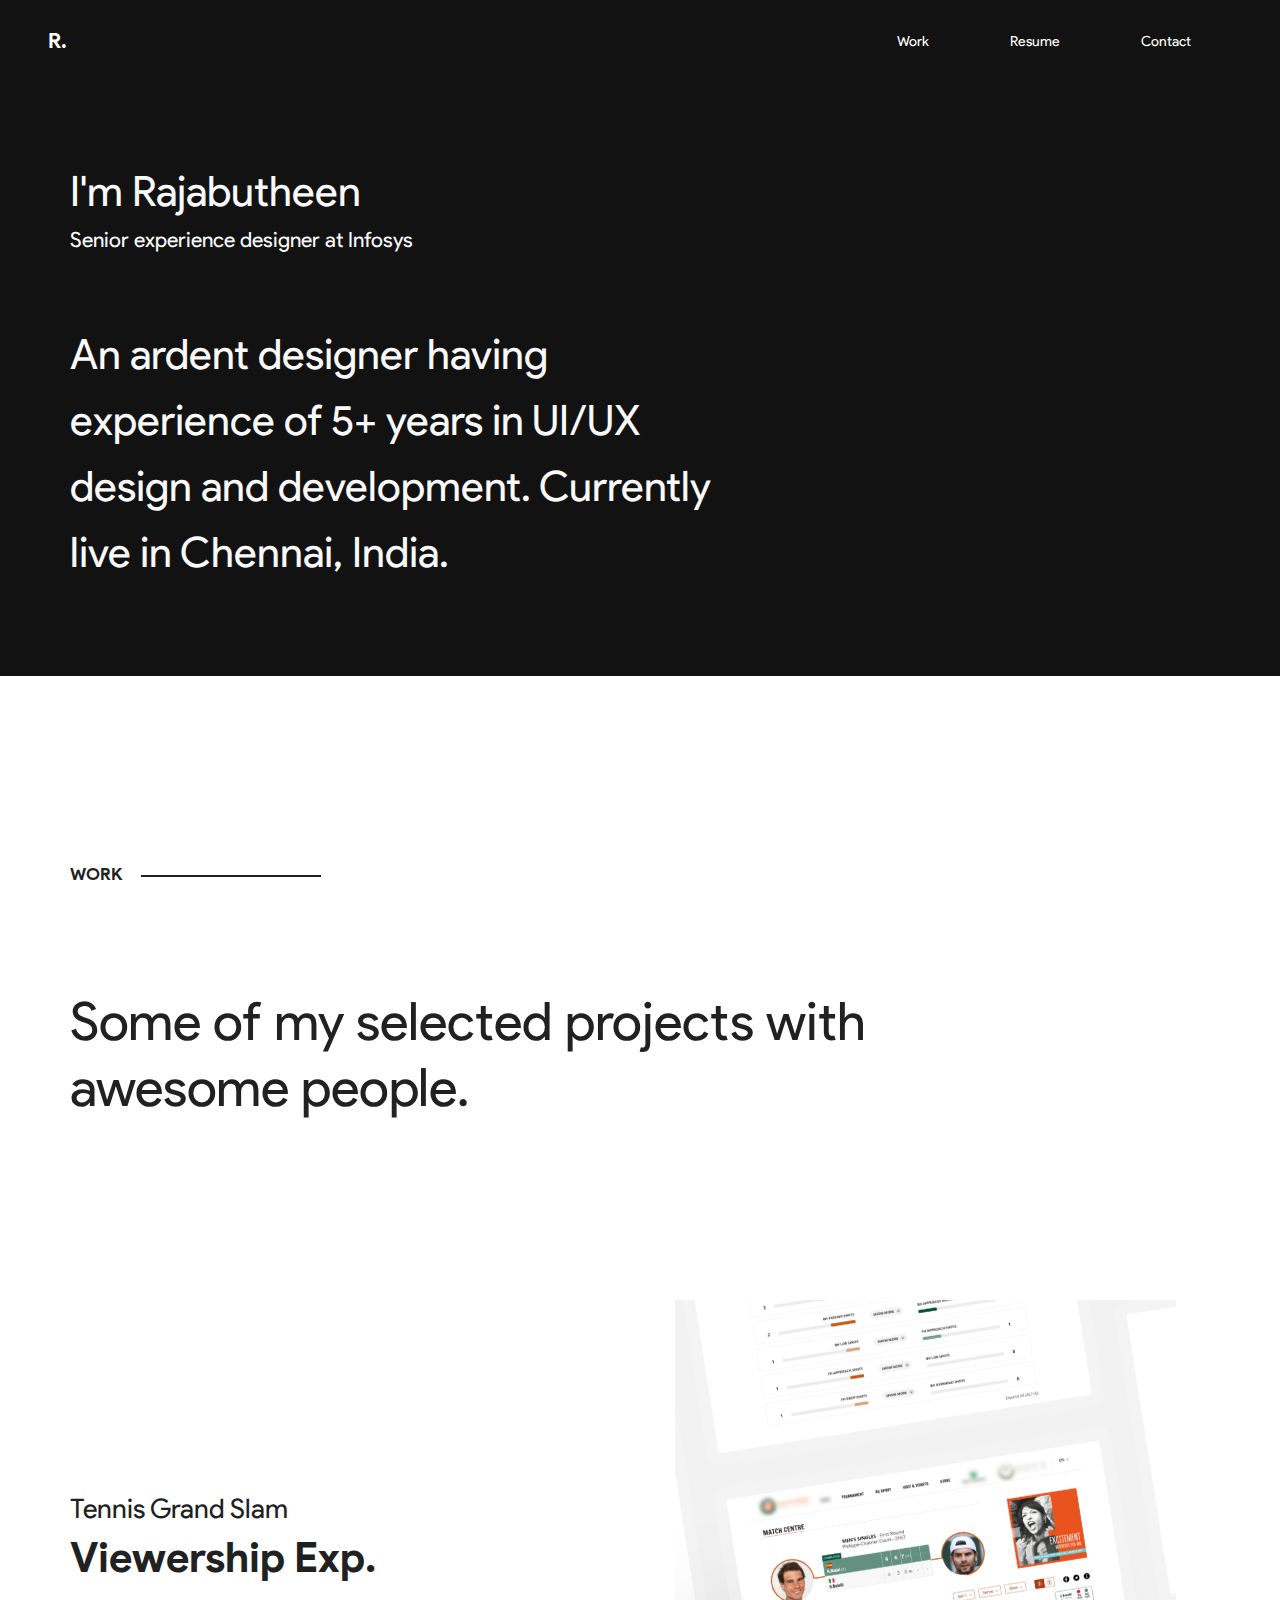
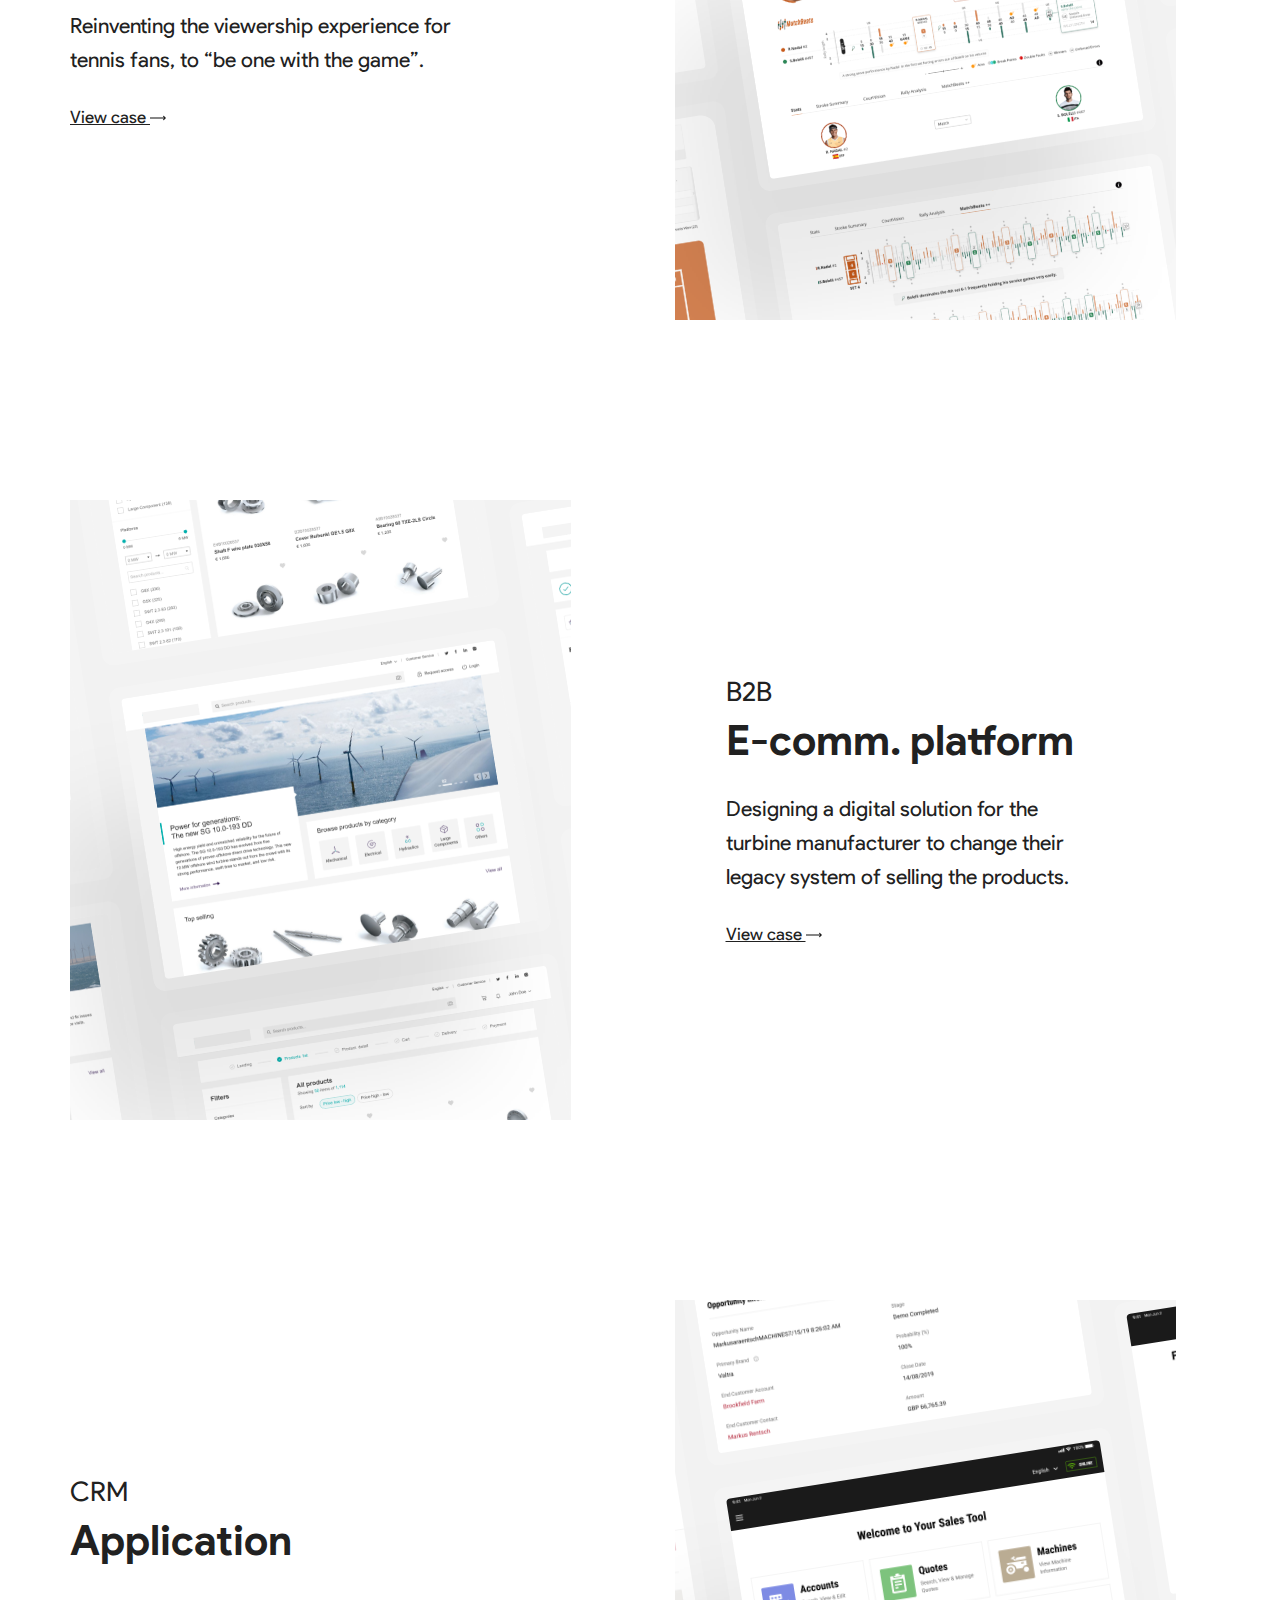
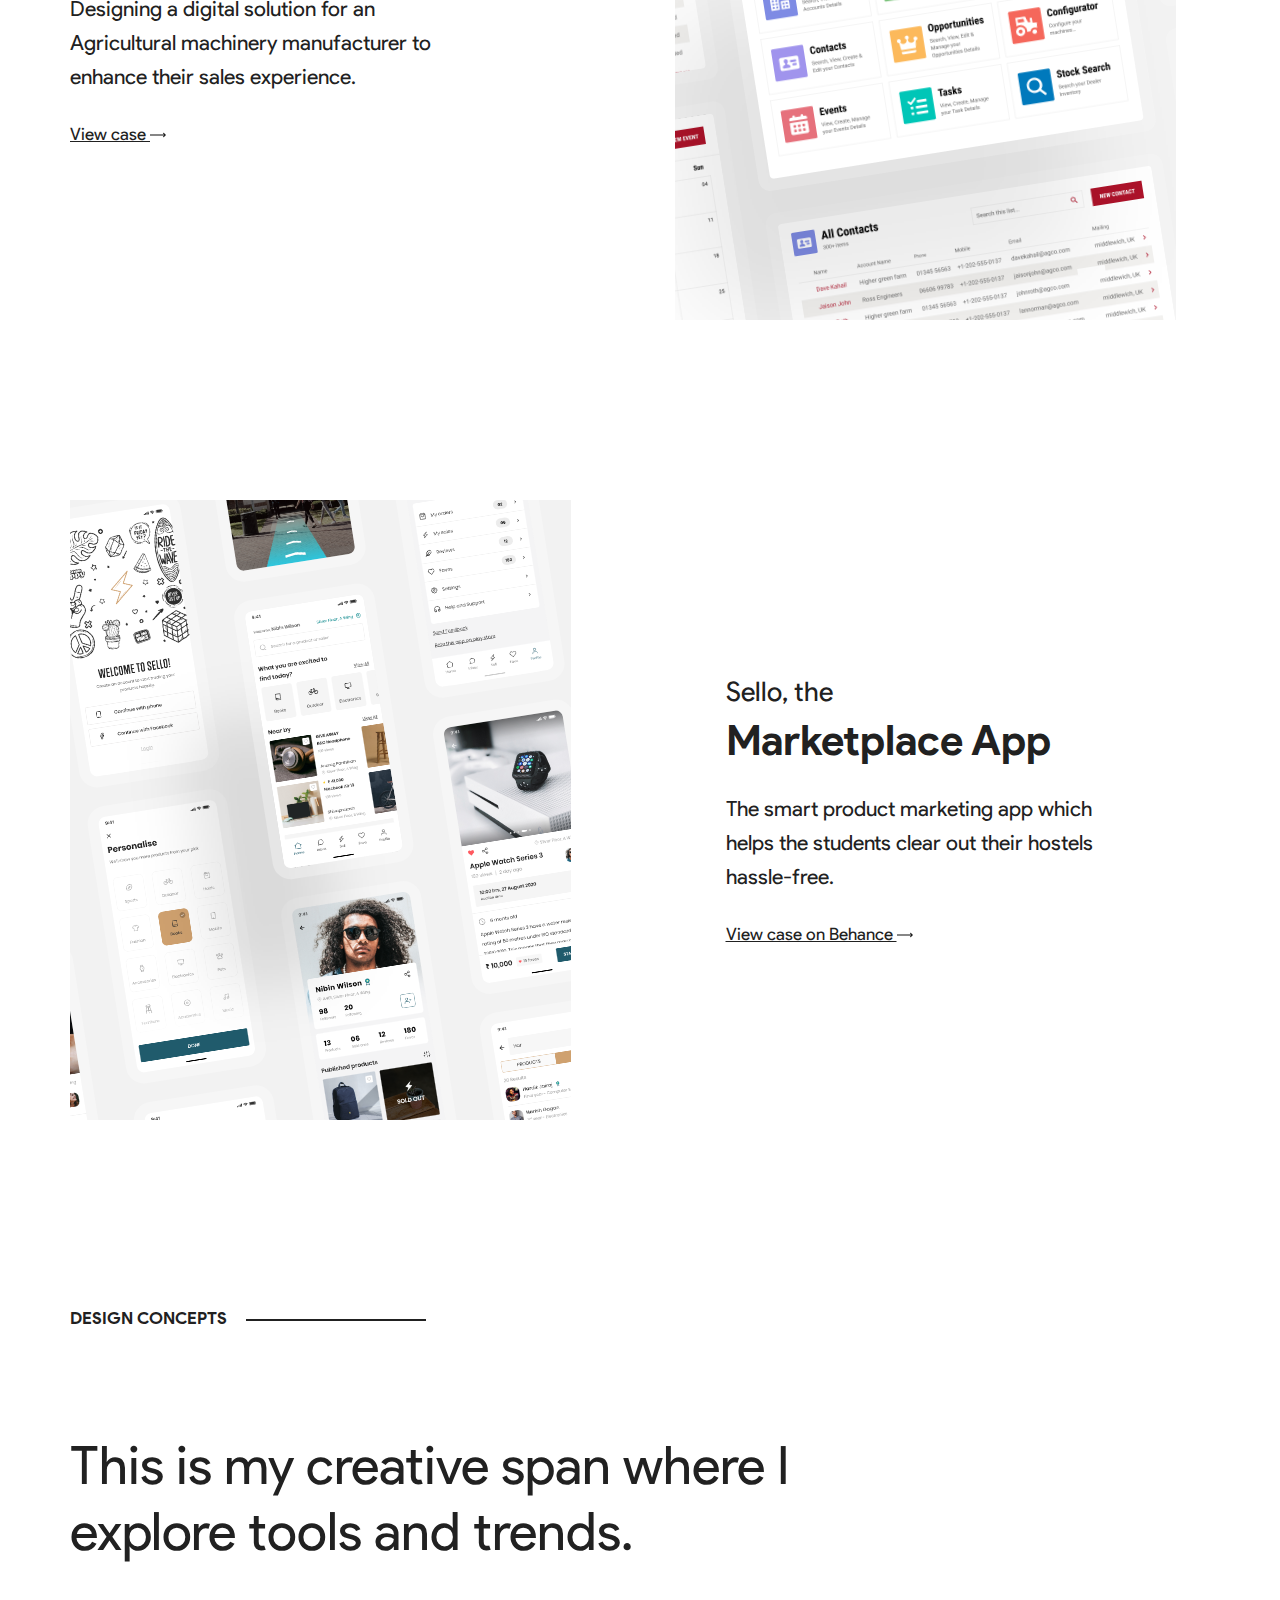
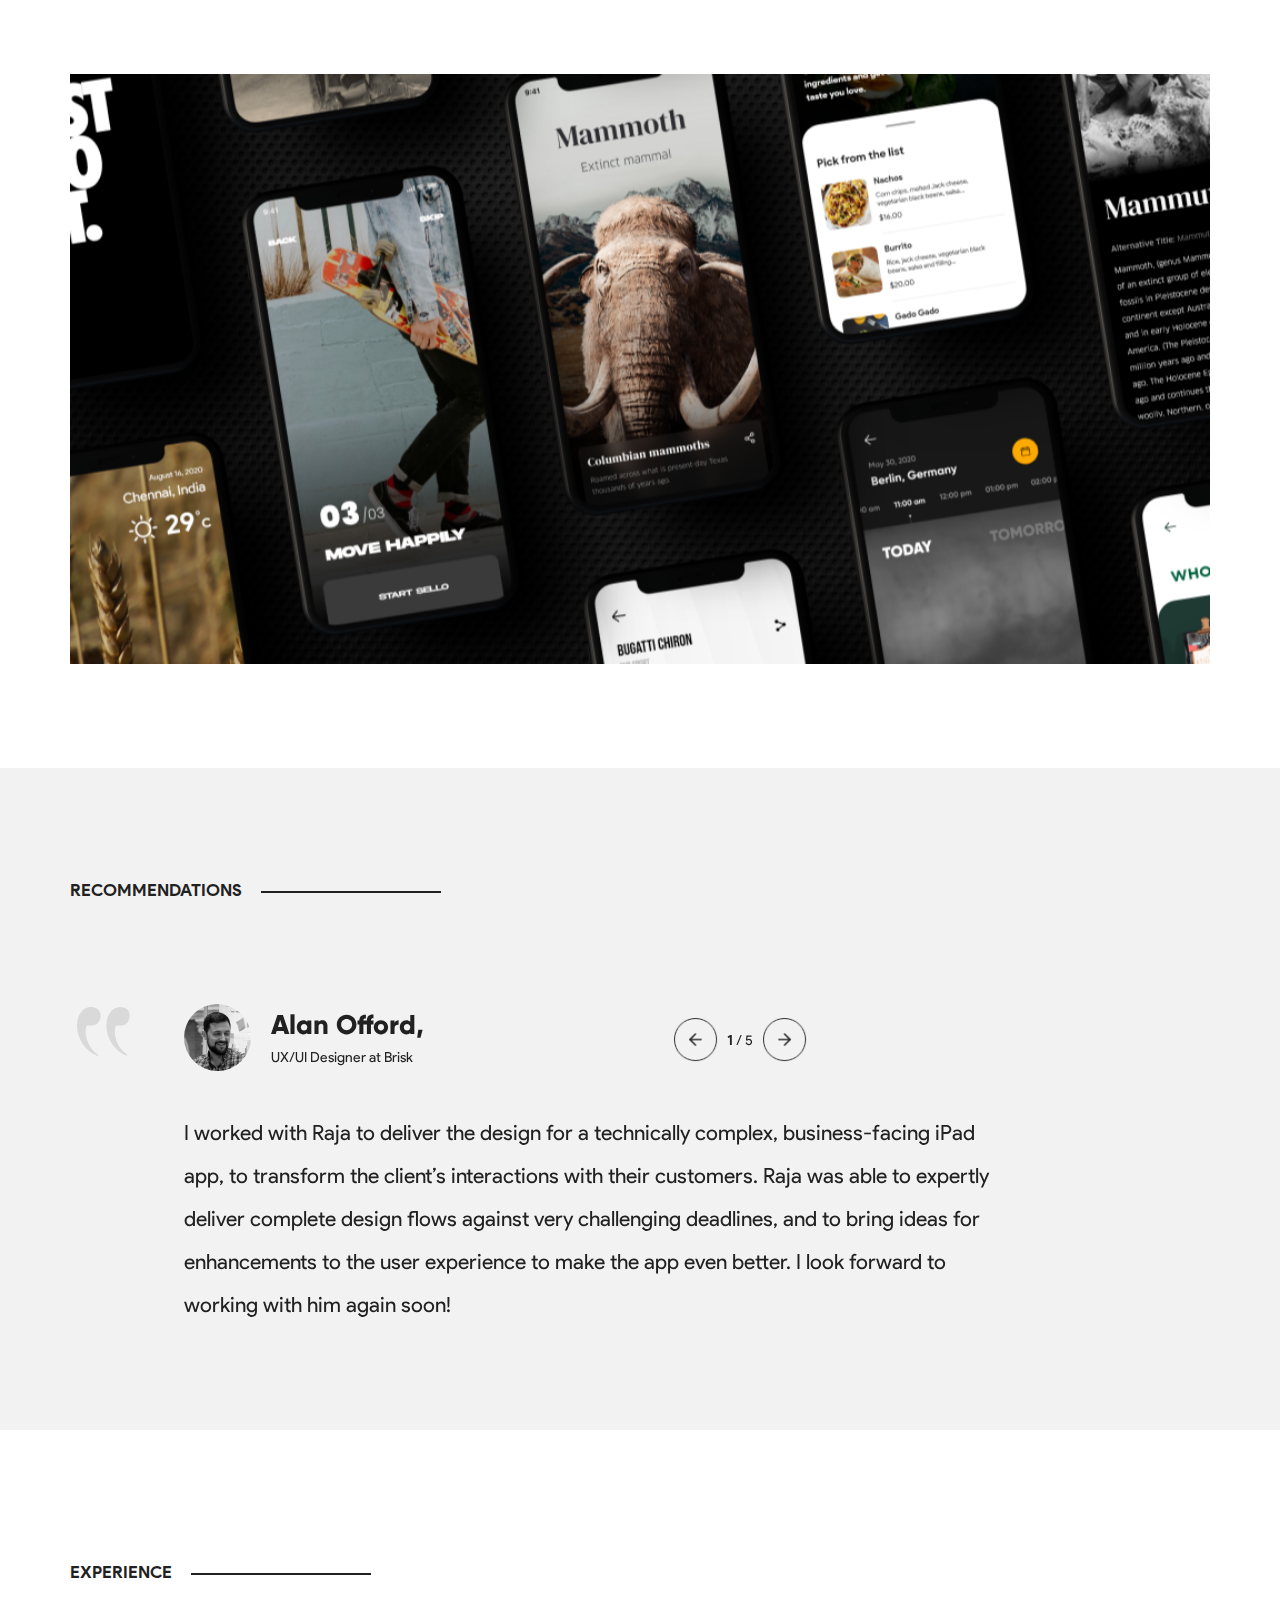
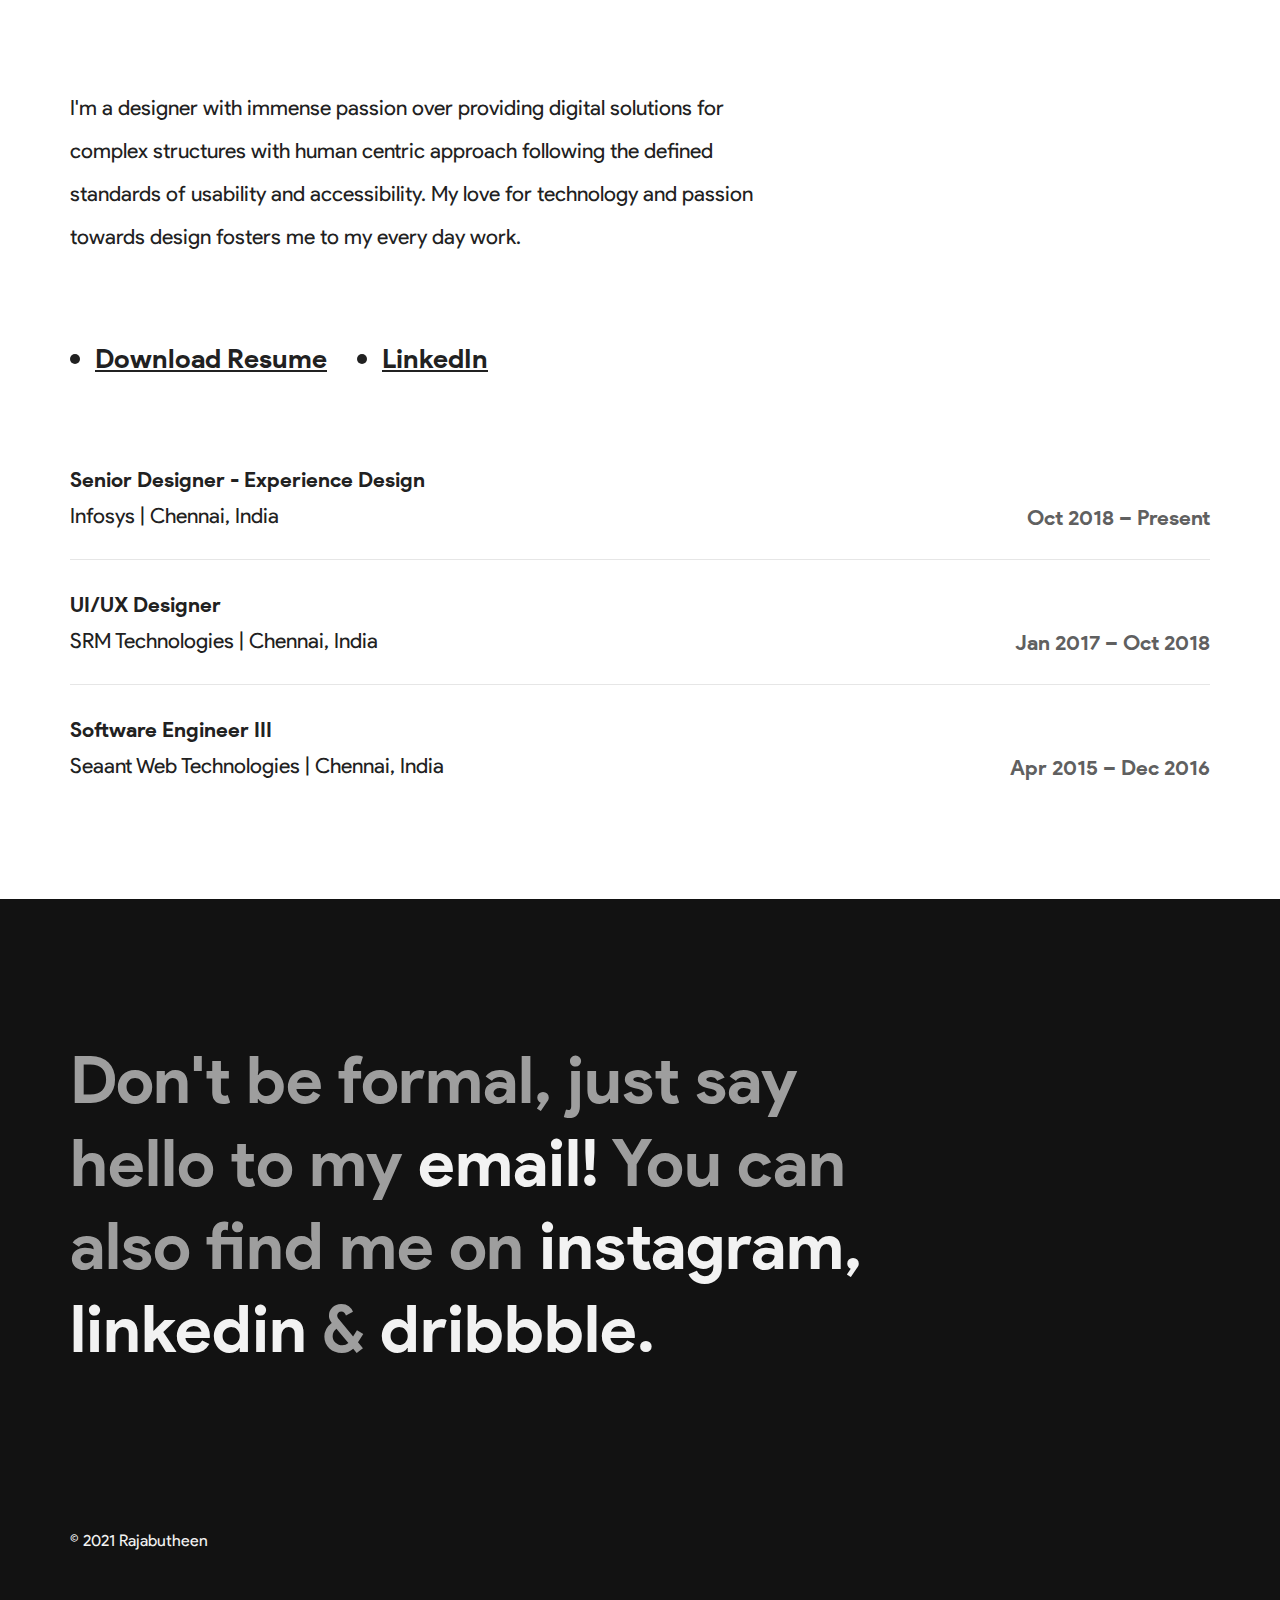
==== index.html @ be1c710e "Update index.html" ====
<!DOCTYPE html> 
<html lang="en">
    <head>
        <meta charset="utf-8">
        <meta http-equiv="X-UA-Compatible" content="IE=edge">
        <meta name="viewport" content="width=device-width, initial-scale=1">
        <title>Rajabutheen - Portfolio</title>
        <link rel="icon" href="images/favicon.ico" type="image/ico" sizes="16x16">
        <link href="css/bootstrap.css" rel="stylesheet">
        <link rel="stylesheet" href="css/swiper-bundle.min.css">
        <link rel="stylesheet" href="css/aos.css" />
        <link href="css/style.css" rel="stylesheet">
        <!-- <link rel="stylesheet" href="font-awesome-4.5.0/css/font-awesome.min.css"> -->
        <!--[if lt IE 9]>
        <script src="https://oss.maxcdn.com/html5shiv/3.7.2/html5shiv.min.js"></script>
        <script src="https://oss.maxcdn.com/respond/1.4.2/respond.min.js"></script>
        <![endif]-->
    </head>
    <body>
        <article>
			<div class="overlay"></div>
            <header class="menu_section menu_dark padd_lft_rgt">
                <div class="container-fluid">
                    <div class="row">
                        <div class="col-md-6 col-sm-6 col-xs-6">
                            <div class="logo_sec">
                                <h1><a href="#" alt="">R.</a></h1>
                            </div>
                        </div>
                        <div class="col-md-6 col-sm-6 col-xs-6">
                            <div class="menu_wrap">
                                <ul>
                                    <li>
                                        <a href="#worksection" alt="">Work</a>
                                    </li>
                                    <li>
                                        <!-- <a href="" alt="">Playground</a>  -->
										<a href="asset/Rajab_Resume.pdf" target="_blank">Resume</a>
                                    </li>
                                    <li>
                                        <a href="#footer" alt="">Contact</a>
                                    </li>
									
                                </ul>
                            </div>
                            <div class="resp_menu">
								<div class="menu_open_img">
									<a href="javascript:;" title="">
										<img src="images/hamburger.png" alt="" title="">
									</a>	
								</div>
                            </div>
                        </div>
                    </div>
                </div>
            </header>
            <section class="into_section padd_lft_rgt">
                <div class="container">
                    <div class="row">
                        <div class="col-md-12">
                            <div class="intro_innerwrap">
                                <div class="name_wrap" >
                                    <h1>I'm Rajabutheen</h1>
                                    <h3>Senior experience designer at Infosys</h3>
                                </div>
                                <div class="desc_wrap">
                                    <h2>An ardent designer having<br class="nonecls"/> experience of 5+ years in UI/UX<br class="nonecls"/> design and development. Currently<br class="nonecls"/> live in Chennai, India.</h2>
                                </div>
                            </div>
                        </div>
                    </div>
                </div>
            </section>
            <section class="projects_section padd_lft_rgt" id="worksection">
                <div class="container">
                    <div class="row">
                        <div class="col-md-12">
                            <div class="projects_wrap">
                                <div class="head_wrap">
                                    <p>WORK <span class="head_wrap_line"></span></p>
                                </div>
                                <div class="projects_sampline">
                                    <h1>Some of my selected projects with<br class="nonecls"/> awesome people.</h1>
                                </div>
                                <div class="project_list">
                                    <div class="project_item odd_proj_item">
                                        <div class="project_item_desc">
                                            <div class="project_item_desc_odd">
                                                <!-- <p class="project_number">01</p> -->
                                                <h1 class="project_type">
                                                    <a href="tennis_viewership_experience.html" class="" >Tennis Grand Slam </a>
                                                </h1>
                                                <h2 class="project_platform">Viewership Exp.</h2>
                                                <p class="project_about">Reinventing the viewership experience for<br class="nonecls"/> tennis fans, to “be one with the game”.</p>
                                                <div class="read_cta_sec">
                                                    <a href="tennis_viewership_experience.html" class="readmore_cta" >View case <img src="images/right-arrow.png" alt=""/></a> 
                                                </div>
                                            </div>
                                        </div>
                                        <div class="project_img_sec">
                                            <a href="tennis_viewership_experience.html" class="" >
                                            <img src="images/Tennis-Grand.png" alt=""/>
                                            </a>
                                        </div>
                                    </div>
                                    <div class="project_item even_proj_item">
                                        <div class="project_img_sec project_even">
                                            <a href="b2b_ecommerce.html" class="" >
                                            <img src="images/e-comm-platform.png" alt=""/>
                                            </a>
                                        </div>
                                        <div class="project_item_desc">
                                            <div class="project_item_desc_even">
                                                <!-- <p class="project_number">01</p> -->
                                                <h1 class="project_type">
                                                    <a href="b2b_ecommerce.html" class="" >B2B</a>
                                                </h1>
                                                <h2 class="project_platform">E-comm. platform</h2>
                                                <p class="project_about">Designing a digital solution for the<br class="nonecls"/> turbine manufacturer to change their<br class="nonecls"/> legacy system of selling the products.</p>
                                                <div class="read_cta_sec">
                                                    <a href="b2b_ecommerce.html" class="readmore_cta" >View case <img src="images/right-arrow.png" alt=""/></a> 
                                                </div>
                                            </div>
                                        </div>
                                    </div>
                                    <div class="project_item odd_proj_item" >
                                        <div class="project_item_desc">
                                            <div class="project_item_desc_odd">
                                                <!-- <p class="project_number">01</p> -->
                                                <h1 class="project_type">
                                                    <a href="crm_application.html" class="" >CRM</a>
                                                </h1>
                                                <h2 class="project_platform">Application</h2>
                                                <p class="project_about">Designing a digital solution for an<br class="nonecls"/> Agricultural machinery manufacturer to<br class="nonecls"/> enhance their sales experience.</p>
                                                <div class="read_cta_sec">
                                                    <a href="crm_application.html" class="readmore_cta" >View case <img src="images/right-arrow.png" alt=""/></a> 
                                                </div>
                                            </div>
                                        </div>
                                        <div class="project_img_sec">
                                            <a href="crm_application.html" class="" >
                                                 <img src="images/crm-app.png" alt=""/>
                                            </a>	
                                        </div>
                                    </div>
                                    <div class="project_item even_proj_item" >
                                        <div class="project_img_sec project_even">
                                            <img src="images/sello-behance.png" alt=""/>
                                        </div>
                                        <div class="project_item_desc">
                                            <div class="project_item_desc_even">
                                                <!-- <p class="project_number">01</p> -->
                                                <h1 class="project_type">Sello, the</h1>
                                                <h2 class="project_platform">Marketplace App</h2>
                                                <p class="project_about">The smart product marketing app which<br class="nonecls"/> helps the students clear out their hostels<br class="nonecls"/> hassle-free.</p>
                                                <div class="read_cta_sec">
                                                    <a href="https://www.behance.net/gallery/107825809/Sello-UX-Case-study" class="readmore_cta" target="_blank">View case on Behance <img src="images/right-arrow.png" alt=""/></a> 
                                                </div>
                                            </div>
                                        </div>
                                    </div>
                                </div>
                            </div>
                        </div>
                    </div>
                </div>
            </section>
            <section class="design_concept padd_lft_rgt">
                <div class="container">
                    <div class="row">
                        <div class="col-md-12">
                            <div class="head_wrap" >
                                <p>DESIGN CONCEPTS <span class="head_wrap_line"></span></p>
                            </div>
                            <div class="projects_sampline">
                                <h1>This is my creative span where I<br class="nonecls"/> explore tools and trends.</h1>
                            </div>
                            <div class="design_wrkarea">
                                <div class="row">
                                    <div class="col-md-12 col-sm-12 col-xs-12">
                                        <div class="design_work_left" >
                                            <a href="https://www.instagram.com/ui_garage/" target="_blank">
												<img src="images/experiment.png" alt="" />
                                            </a>
                                        </div>
                                    </div>
                                </div>
                            </div>
                        </div>
                    </div>
                </div>
            </section>
            <section class="recomments_section padd_lft_rgt">
                <div class="container">
                    <div class="row">
                        <div class="col-md-12">
                            <div class="head_wrap" >
                                <p>RECOMMENDATIONS <span class="head_wrap_line"></span></p>
                            </div>
                            <div class="swipe_wrap_sec">
								
                                <!-- Swiper -->
                                <div class="swiper-container">
									<div class="recom_top_navs">
										<!-- Add Pagination -->
										<div class="swiper-pagination"></div>
										<!-- Add Arrows -->
										<div class="swiper-button-next"></div>
										<div class="swiper-button-prev"></div>
									</div>
                                    <div class="swiper-wrapper">
                                        <div class="swiper-slide" >
                                            <div class="recom_name_wrap">
                                                <div class="recom_top_sec">
                                                    <div class="recom_name_img">	
                                                        <img src="images/Alan.png" alt=""/>
                                                    </div>
                                                    <div class="recom_name_detail">
                                                        <h1>Alan Offord,</h1>
                                                        <p>UX/UI Designer at Brisk</p>
                                                    </div>
                                                </div>
                                                
                                            </div>
                                            <div class="recom_wrk_desc">
                                                <p>I worked with Raja to deliver the design for a technically complex, business-facing iPad app, to transform the client’s interactions with their customers. Raja was able to expertly deliver complete design flows against very challenging deadlines, and to bring ideas for enhancements to the user experience to make the app even better. I look forward to working with him again soon!</p>
                                            </div>
                                        </div>
                                        <div class="swiper-slide" >
                                            <div class="recom_name_wrap">
                                                <div class="recom_top_sec">
                                                    <div class="recom_name_img">	
                                                        <img src="images/Sebastion.png" alt=""/>
                                                    </div>
                                                    <div class="recom_name_detail">
                                                        <h1>Sebastiaan Peters,</h1>
                                                        <p>Programme Director at AnalogFolk</p>
                                                    </div>
                                                </div>
                                                
                                            </div>
                                            <div class="recom_wrk_desc">
                                                <p>I really enjoyed working with Raja. His design skills and ability to take on tasks even when working with a remote team was a joy and made my life so much easier! Would love to work together again in the future.</p>
                                            </div>
                                        </div>
                                        <div class="swiper-slide">
                                            <div class="recom_name_wrap">
                                                <div class="recom_top_sec">
                                                    <div class="recom_name_img">	
                                                        <img src="images/Aravind.png" alt=""/>
                                                    </div>
                                                    <div class="recom_name_detail">
                                                        <h1>Aravind Mohan,</h1>
                                                        <p>Senior User Experience Architect at Infosys</p>
                                                    </div>
                                                </div>
                                                
                                            </div>
                                            <div class="recom_wrk_desc">
                                                <p>It’s wonderful working with Raja, he is an awesome designer who is very enthusiastic at work and has always been very keen to learn new things. His logical thinking process and the level of detail in his design are simply one of a kind. He leaves no stones unturned in understanding the requirements and creating just the right experience. I would recommend this energetic designer to any company looking for the best talent.</p>
                                            </div>
                                        </div>
                                        <div class="swiper-slide" >
                                            <div class="recom_name_wrap">
                                                <div class="recom_top_sec">
                                                    <div class="recom_name_img">	
                                                        <img src="images/Siva.png" alt=""/>
                                                    </div>
                                                    <div class="recom_name_detail">
                                                        <h1>Siva GK,</h1>
                                                        <p>UX Architect at Infosys</p>
                                                    </div>
                                                </div>
                                                
                                            </div>
                                            <div class="recom_wrk_desc">
                                                <p>Raja is one of the best among all the people I have ever worked with. As I remember, Raja was a very productive person, is a hard working, broad-minded and forward-thinking individual. Intelligent, ambitious, energetic and proactive perfectionist. The desire for proficiency and education makes Raja a valuable asset to the team. Working with Raja is a signature of success.</p>
                                            </div>
                                        </div>
                                        <div class="swiper-slide">
                                            <div class="recom_name_wrap">
                                                <div class="recom_top_sec">
                                                    <div class="recom_name_img">    
                                                        <img src="images/Danesh.png" alt=""/>
                                                    </div>
                                                    <div class="recom_name_detail">
                                                        <h1>Danesh K V,</h1>
                                                        <p>Experience Manager at verizon</p>
                                                    </div>
                                                </div>
                                                
                                            </div>
                                            <div class="recom_wrk_desc">
                                                <p>It's very tough to get a designer like Raja, having a deep understanding about design and technical stack. Raja is a very cool person, with the right attitude in taking up challenging work and very collaborative with a cross functional team. Good in understanding the business goal and design solutions. All the best Raja.</p>
                                            </div>
                                        </div>
                                    </div>
									
                                </div>
                            </div>
                        </div>
                    </div>
                </div>
            </section>
            <section class="experience_sec padd_lft_rgt">
                <div class="container">
                    <div class="row">
                        <div class="col-md-12">
                            <div class="head_wrap" >
                                <p>EXPERIENCE <span class="head_wrap_line"></span></p>
                            </div>
                            <div class="exp_desc">
                                <p>I'm a designer with immense passion over providing digital solutions for complex structures with human centric approach following the defined standards of usability and accessibility. My love for technology and passion towards design fosters me to my every day work.</p>
                            </div>
                            <div class="exp_resume" >
                                <ul class="resume_lkndin" >
                                    <li>
                                        <a href="asset/Rajab_Resume.pdf" target="_blank">Download Resume</a>
                                    </li>
                                    <li>
                                        <a href="https://www.linkedin.com/in/rajabutheen/" target="_blank">LinkedIn</a>
                                    </li>
                                </ul>
                            </div>
                            <div class="expcomp_profile">
                                <div class="design_name" >
                                    <h1>Senior Designer - Experience Design</h1>
                                </div>
                                <div class="comp_loc_exp" >
                                    <ul>
                                        <li>Infosys <span class="sepline">|</span> Chennai, India</li>
                                        <li class="dateofexp">Oct 2018 – Present</li>
                                    </ul>
                                </div>
                            </div>
                            <div class="expcomp_profile" >
                                <div class="design_name" >
                                    <h1>UI/UX Designer</h1>
                                </div>
                                <div class="comp_loc_exp" >
                                    <ul>
                                        <li>SRM Technologies <span class="sepline">|</span> Chennai, India</li>
                                        <li class="dateofexp">Jan 2017 – Oct 2018</li>
                                    </ul>
                                </div>
                            </div>
                            <div class="expcomp_profile last_line" >
                                <div class="design_name" >
                                    <h1>Software Engineer III</h1>
                                </div>
                                <div class="comp_loc_exp" >
                                    <ul>
                                        <li>Seaant Web Technologies <span class="sepline">|</span> Chennai, India</li>
                                        <li class="dateofexp">Apr 2015 – Dec 2016</li>
                                    </ul>
                                </div>
                            </div>
                        </div>
                    </div>
                </div>
            </section>
            <footer class="spacincls padd_lft_rgt" id="footer">
                <div class="container">
                    <div class="row">
                        <div class="col-md-12">
                            <div class="foot_innerwrap">
                                <h1>Don't be formal, just say<br class="nonecls"/> 
                                    hello to my <a href="mailto:rajabutheen.hs@gmail.com" target="_blank" class="socl_link">email!</a> You can<br class="nonecls"/>
                                    also find me on <a href="https://www.instagram.com/ui_garage/" target="_blank" class="socl_link">instagram,</a><br class="nonecls"/>
                                    <a href="https://www.linkedin.com/in/rajabutheen/" target="_blank" class="socl_link">linkedin﻿</a> & <a href="https://dribbble.com/Rajabutheen" target="_blank" class="socl_link">dribbble.</a>
                                </h1>
                            </div>
                            <div class="copyryt">
                                <p>&copy; 2021 Rajabutheen</p>
                            </div>
                        </div>
                    </div>
                </div>
            </footer>
			<!-- menu section start-->
			<section class="menu_open_wrap">
				<div class="menu_open_img">
					<a href="javascript:;" title="">
						<img src="images/hamburger.png" alt="" title=""/>
					</a>	
				</div>
			</section>
			<section class="menu_wrapper">
				<div class="menu_close_wrap">
					<div class="close_img">
						<a href="javascript:;" title="">
							<img src="images/close.svg" alt="" title=""/>
						</a>	
					</div>
				</div>
				<div class="menu_inner">
					<div class="head_wrap">
						<p>MENU <span class="head_wrap_line"></span></p>
					</div>
					<div class="menu_inner_items">
						<div class="menu_item">
							<h1>
								<span class="menu_item_num">01</span> <a href="#worksection" class="menulink closemenu">Work <span class="menu_arrow"><img src="images/arrow.png" alt="" title=""/></span></a>
							</h1>
							<h1>
								<span class="menu_item_num">02</span> 
								<!-- <a href="" class="menulink">Playground <span class="menu_arrow"><img src="images/arrow.png" alt="" title=""/></span></a> -->
								<a href="asset/Rajab_Resume.pdf" class="menulink" target="_blank">Resume <span class="menu_arrow"><img src="images/arrow.png" alt="" title=""/></span></a>
							</h1>
							<h1>
								<span class="menu_item_num">03</span> <a href="#footer" class="menulink closemenu">Contact <span class="menu_arrow"><img src="images/arrow.png" alt="" title=""/></span></a>
							</h1>
							
						</div>
						<div class="social_item">
							<ul>
								<li>
									<a href="https://www.linkedin.com/in/rajabutheen/" class="socl_link" target="_blank">LinkedIn</a> 
								</li>
								<li>
									<a href="https://www.instagram.com/ui_garage/" class="socl_link" target="_blank">Instagram</a> 
								</li>
								<li>
									<a href="https://www.behance.net/rajabutheen" class="socl_link" target="_blank">Behance</a> 
								</li>
								<li>
									<a href="https://dribbble.com/Rajabutheen" class="socl_link" target="_blank">Dribbble</a> 
								</li>
								
							</ul>
						</div>
						<div class="social_item_resp">
							<ul>
								<li>
									<a href="https://www.linkedin.com/in/rajabutheen/" class="socl_link" target="_blank">
										<img src="images/linkedin.png"alt="LinkedIn" title="" />
									</a> 
								</li>
								<li>
									<a href="https://www.instagram.com/ui_garage/" class="socl_link" target="_blank">
										<img src="images/insta.png"alt="Instagram" title="" />
									</a> 
								</li>
								<li>
									<a href="https://www.behance.net/rajabutheen" class="socl_link" target="_blank">
										<img src="images/behance.png"alt="Behance" title="" />
									</a> 
								</li>
								<li>
									<a href="https://dribbble.com/Rajabutheen" class="socl_link" target="_blank">
										<img src="images/dribbble.png"alt="Dribbble" title="" />
									</a> 
								</li>
								
							</ul>
						</div>
					</div>
				</div>
				<div class="email_identy">
					<p>
						<span class="">email :</span>
						<a href="mailto:rajabutheen.hs@gmail.com">rajabutheen.hs@gmail.com</a>
					</p>
				</div>
			</section>
			<!-- menu section end-->
        </article>
        <script src="js/jquery.min.js"></script>
        <!-- Swiper JS -->
        <script src="js/swiper-bundle.min.js"></script>
        <script src="js/bootstrap.js"></script>
        <script src="js/aos.js"></script>
        <script src="js/common.js"></script>
        <!-- Initialize Swiper -->
        <script>
            var swiper = new Swiper('.swiper-container', {
            loop: true,
            spaceBetween: 30,
            pagination: {
            el: '.swiper-pagination',
            type: 'fraction',
            },
            navigation: {
            nextEl: '.swiper-button-next',
            prevEl: '.swiper-button-prev',
            },
            });
            //animation init.
            AOS.init({
                easing: 'ease-in-out-sine'
            });
        </script>
    </body>
</html>
---- css/style.css ----
*{
	padding:0;
	margin:0;
	box-sizing: border-box; 
}
@font-face {
  font-family:Productsans-Regular;
  src: url('fonts/Productsans-Regular.ttf');
}
@font-face {
  font-family:Productsans-Bold;
  src: url('fonts/Productsans-Bold.ttf');
}
@font-face {
  font-family:Gilroy-Bold;
  src: url('fonts/Gilroy-ExtraBold.otf');
}
body{
	font-family: Productsans-Regular, sans-serif;
	margin: 0; 
}
/*a{
	text-decoration:none;
	color:#000;
}*/
ul {
	list-style-type: none;
	margin: 0;
	padding: 0;
}
:focus {
	outline: 0;
}
.padd_lft_rgt {
    padding-left: 33px !important;
    padding-right: 33px !important;
}
/* menu starts */
.overlay {
    position: fixed;
    display: none;
    width: 100%;
    height: 100%;
    top: 0;
    left: 0;
    right: 0;
    bottom: 0;
    background-color: rgba(0,0,0,0.7);
    z-index: 10;
    cursor: pointer;
}
.menu_open_wrap {
    position: fixed;
    top: 70px;
    right: 80px;
	z-index: 9;
	display: none;
}
section.menu_wrapper {
	width: 50%;
	margin-left: auto;
    position: fixed;
    background: #fff;
    right: -100%;
    z-index: 99;
    top: 0;
    bottom: 0;
    padding: 90px 0px 0;
    overflow-x: hidden;
	transition: 0.7s;
}
.menu_inner {
    padding: 0 61px 50px 61px;
}
.menu_inner_items {
    display: flex;
	padding-top: 45px;
	align-items: flex-end;
}
.menu_item {
    width: 75%;
}
.menu_item h1 {
    font-size: 43px;
    line-height: 66px;
}
.menu_wrapper a {
    text-decoration: none;
    color: #212121;
    outline: 0;
}
.social_item {
    width: 25%;
    display: flex;
    align-items: flex-end;
    justify-content: center;
    text-align: right;
	padding-bottom: 20px;
}
.social_item ul li a {
    font-size: 21px;
    line-height: 42px;
}
.menu_wrapper .head_wrap p {
    color: #9E9E9E;
}
.menu_wrapper .head_wrap .head_wrap_line {
    border-top: 2px solid #9E9E9E;
}
.menu_item h1 .menu_item_num {
    color: #9E9E9E;
    font-size: 21px;
    line-height: 66px;
    padding-right: 37px;
    vertical-align: middle;
}
.menu_arrow {
    opacity:0;
}
a.menulink:hover .menu_arrow {
    opacity:1;
    transition-duration: 0.5s;
}
.email_identy {
    padding: 32px 50px 32px 104px;
    background: #F6F6F6;
    position: absolute;
    bottom: 0;
    width: 100%;
}
.email_identy p {
    font-size: 21px;
    line-height: 24px;
}
.email_identy p span{
	color:#9E9E9E;
}
.menu_close_wrap {
    position: absolute;
    top: 70px;
    right: 80px;
}
/* header starts*/
header {
    background: #121212;
    color: #fafafa;
    padding: 25px 35px;
}
header.menu_lite {
    background: #fff;
    color: #212121;
}
header a, header a:hover{
	color:#fff;
	text-decoration:none;
}
header.menu_lite a, header.menu_lite a:hover{
	color:#212121;
	text-decoration:none;
}
.resp_menu, .resp_menuwrap{
	display:none
}
.logo_sec h1 {
    margin: 0;
    font-size: 21px;
    line-height: 31px;
	font-family: Productsans-Bold;
}
.menu_wrap ul {
    display: flex;
    flex-direction: row;
    justify-content: flex-end;
}
.menu_wrap ul li {
    padding: 5px 20px;
	margin-right: 1px;
}
.menu_wrap ul li a {
    font-size: 14px;
    line-height: 24px;
    padding: 5px 20px;
	/*color: #fff;*/
    text-decoration: none;
}
.menu_wrap ul li a:focus {
	color:#fff;
}
.menu_dark h1 a:focus {
	color:#fff !important;
	text-decoration:none;
}
.menu_lite .menu_wrap ul li a {
	color: #212121;
	text-decoration: none;
}
/* intro sec start */
.into_section {
    background: #121212;
    color: #fafafa;
	padding: 72px 0 80px 0;
}
.name_wrap {
    margin-bottom: 30px;
	padding-bottom: 30px;
}
.name_wrap h1 {
    margin: 10px 0;
    font-size: 42px;
    line-height: 51px;
    font-family: Productsans-Regular;
}
.name_wrap h3 {
    margin: 10px 0;
    font-size: 21px;
    line-height: 25px;
}
.desc_wrap h2 {
    font-size: 42px;
    line-height: 66px;
}
/* projects section start */
.projects_section {
    background: #fff;
	padding: 90px 0;
}
.projects_wrap {
    padding: 90px 0px;
    background: #fff;
	color: #212121;
    border-radius: 0px;
	
}
.project_type a {
    text-decoration:none;
    outline:0;
    color:#212121;
}
.head_wrap p {
    font-size: 17px;
    line-height: 20px;
    color: #212121;
    font-family: Productsans-Bold;
    padding-top:8px;
}
.head_wrap_line {
    width: 180px;
    border-top: 2px solid #212121;
    display: inline-block;
    vertical-align: middle;
    margin-left: 15px;
}
.projects_sampline {
    padding-top: 74px;
}
.projects_sampline h1 {
    font-size: 53px;
    line-height: 66px;
    font-family: Productsans-Regular;
	color: #212121;
}
.project_item_desc_even {
    width: 70%;
    margin: 0 auto;
}
.project_number {
    font-size: 17px;
    line-height: 27px;
    font-family: Productsans-Bold;
}
.project_type {
    font-size: 27px;
    line-height: 34px;
    margin: 0;
}

.project_platform {
    font-size: 42px;
    line-height: 54px;
    font-family: Productsans-Bold;
	margin: 5px 0 24px;
}
.project_about {
    font-size: 21px;
    line-height: 34px;
	margin-bottom: 32px;
}
.readmore_cta, .readmore_cta:focus, .readmore_cta:hover {
    font-size: 17px;
    line-height: 17px;
	text-decoration:underline;
	color:#212121;
	outline:0;
}
.project_item {
    display: flex;
    align-items: center;
    padding-top: 90px;
    margin-top: 90px;
}
.project_item_desc {
    width: 50%;
}
.project_img_sec {
    width: 50%;
    text-align: center;
}
.project_even{
	text-align: left;
}
/* Recommendations sec starts */
.recomments_section {
    background: #F2F2F2;
    color: #212121;
    padding-top: 104px;
    padding-bottom: 94px;
}
.swipe_wrap_sec {
    padding: 94px 0 0 0;
	position:relative;
	width: 80%;
    margin: 0 auto;
}
.swipe_wrap_sec:before {
    content: '';
    position: absolute;
    background: url('../images/commas.png') no-repeat;
    width: 56px;
    height: 56px;
    left: -12%;
}
.swiper-container {
  width: 100%;
  height: 100%;
}
.swiper-slide {
  text-align: center;
  font-size: 18px;
  /*background: #E9ECEF;*/

  /* Center slide text vertically */
  display: -webkit-box;
  display: -ms-flexbox;
  display: -webkit-flex;
  display: flex;
  -webkit-box-pack: center;
  -ms-flex-pack: center;
  -webkit-justify-content: center;
  justify-content: center;
  -webkit-box-align: center;
  -ms-flex-align: center;
  -webkit-align-items: center;
  align-items: center;
  flex-wrap: wrap;
}
.recom_name_wrap {
    width: 100%;
    text-align: left;
    display: flex;
    align-items: center;
}
.recom_name_img {
	/*padding-left: 5px;*/
    padding-right: 20px;
    position: relative;
}
/*.recom_name_img:before {
    content: '';
    background: #000 0% 0% no-repeat padding-box;
    position: absolute;
    width: 68px;
    height: 68px;
    opacity: .5;
    border-radius: 50%;
}*/
.recom_top_sec {
    display: flex;
    align-items: center;
}
.recom_name_detail h1 {
    font-family: Gilroy-Bold;
    font-size: 27px;
    line-height: 40px;
    margin: 0;
}
.recom_name_detail p {
    font-size: 14px;
    line-height: 26px;
    margin: 0;
    font-family: Productsans-Regular;
}
.recom_top_navs {
    position: relative;
    width: 15%;
    margin: auto;
    display: flex;
    align-items: center;
    justify-content: center;
	top: 35px;
    right: -100px;
}
.swiper-pagination.swiper-pagination-fraction {
    height: 100%;
    font-size: 14px;
    line-height: 24px;
}
.swiper-button-next:after{
	 background: url(../images/right.png) center no-repeat;
    background-size: cover;
    content: '';
    position: absolute;
    height: 45px;
    width: 45px;
}
.swiper-button-prev:after {    
    background: url(../images/left.png) center no-repeat;
    background-size: cover;
    content: '';
    position: absolute;
    height: 45px;
    width: 45px;
}
.swiper-pagination-current {
    font-family: Productsans-Bold;
}
.recom_wrk_desc {
    padding-top: 40px;
}
.recom_wrk_desc p {
    text-align: left;
    width: 90%;
    font-size: 21px;
    line-height: 43px;
	/*padding: 5px;*/
}
/* design work starts */
.design_concept {
    margin-bottom: 52px;
    padding-bottom: 52px;
} 
.design_wrkarea {
    margin: 0px auto;
    padding-top: 100px;
}
.design_wrkarea img{
	width:100%;
}
.high_word {
    font-size: 42px;
    line-height: 34px;
    font-family: 'Productsans-Bold';
}
/* exp sec start */
 .experience_sec {
    padding-top: 124px;
} 
.exp_desc {
    width: 60%;
    /* margin: 30px 0; */
    padding-top: 94px;
	padding-bottom:64px;
}
.exp_desc p {
    font-size: 21px;
    line-height: 43px;
}
.resume_lkndin {
    display: flex;
}
.resume_lkndin li {
    padding: 5px 25px;
    margin-right: 5px;
	position: relative;
}
.resume_lkndin li a {
    font-size: 27px;
    line-height: 43px;
    color: #212121;
    font-family: Productsans-Bold;
    text-decoration: underline;
}
.resume_lkndin li:before {
    content: '';
    position: absolute;
    background: #212121;
    width: 10px;
    height: 10px;
    border-radius: 25px;
    left: 0;
    top: 0;
    bottom: 0;
    margin: auto;
}
.exp_resume {
    padding-bottom: 50px;
}
.comp_loc_exp ul {
    display: flex;
    justify-content: space-between;
}
.comp_loc_exp ul li {
    font-size: 21px;
    line-height: 30px;
    font-family: Productsans-Regular;
}
.comp_loc_exp ul li.dateofexp {
    font-size: 21px;
    line-height: 34px;
    font-family: Productsans-Bold;
    color: #606060;
}
.expcomp_profile {
    padding: 24px 0;
    border-bottom: 1px solid #E6E6E6;
	color: #212121
}
.design_name h1 {
    font-size: 21px;
    line-height: 32px;
    font-family: Productsans-Bold;
	margin: 5px 0;
}
.last_line{
	border-bottom:0;
}
/* footer sec */
footer {
    background: #121212;
	padding: 10% 0 5% 0;
}
.foot_innerwrap h1 {
    font-size: 66px;
    line-height: 83px;
    color: #9E9E9E;
	font-family: Productsans-Bold;
	padding-bottom: 150px;
    padding-top: 30px;
}
.foot_innerwrap h1 a {
    color: #F2F2F2;
    text-decoration: none;
}
.foot_innerwrap h1 a:hover {
    color: #52CCDE;
}
.copyryt p {
    font-size: 16px;
    line-height: 19px;
    color: #F2F2F2;
    margin: 0;
}

/* project details page */
.proj_mainwrap {
    padding: 40px 0;
    margin: 50px 0;
}
.main_topline p {
    font-size: 17px;
    line-height: 29px;
    color: #212121;
    font-family: Productsans-Regular;
	margin-bottom: 4px;
	text-transform: capitalize;
}
.main_typeclnt h1 {
    font-size: 66px;
    line-height: 83px;
    color: #212121;
    font-family: Productsans-Regular;
}

.main_drtsec ul li p {
    font-size: 21px;
    line-height: 31px;
    color: #606060;
	margin: 0;
}
.main_drtsec ul li img {
    vertical-align: inherit;
}
.main_drtsec ul li h4 {
    font-size: 21px;
    line-height: 31px;
    color: #212121;
    font-family: Productsans-Bold;
    margin: 0;
	padding-top: 8px;
}
.main_drtsec ul {
    display: flex;
}
.main_drtsec ul li {
    margin-bottom: 15px;
    /* width: 25%; */
}
.spacer {
    width: 150px;
}
.main_drtsec {
    margin-top: 50px;
    padding-top: 50px;
}
.main_proj_ref img {
    width: 100%;
}
.spacincls {
    margin-top: 90px;
    padding-top: 90px;
}
.projects_sampline h2 {
    font-size: 42px;
    line-height: 53px;
	margin: 0;
    padding-bottom: 48px;
}
.overview_desc p {
    margin: 0;
    width: 64%;
    font-size: 21px;
    line-height: 34px;
}
.users_inner  .overview_desc p {
	font-size: 27px;
    line-height: 42px;
}
.proj_ref_two {
    width: 95%;
    margin: 0 auto;
	margin-top: 90px !important;
}
.exe_appvr_left {
    display: flex;
    text-align: center;
    align-items: center;
    justify-content: center;
    height: 170px;
}
.commn_execls img {
    width: 48px;
}
.commn_execls {
    /*padding: 25px;
    border: 2px solid #212121;
    border-radius: 5px;*/
    margin: auto 0;
    margin-right: auto;
}
.exec_cntnt p {
    margin: 12px 0 0 0;
	font-size: 21px;
    line-height: 34px;
}
.exe_appvr_wrap {
    padding-top: 36px;
    margin-top: 20px;
}
.exe_appvr_right p {
    font-size: 21px;
    line-height: 34px;
    margin: 0;
	padding-top: 45px;
}
.users_inner1 .projects_sampline {
    padding-top: 0;
}
.users_inner .overview_desc {
    padding-top: 48px;
	padding-bottom: 50px;
}
.insight_wrap {
    padding: 48px 0;
}
.insight_wrap:last-child {
    padding-bottom: 0;
}
.insight_item {
    width: 75%;
}
.insight_item h2 {
    font-size: 27px;
    line-height: 34px;
    font-family: 'Productsans-Bold';
    color: #212121;
    margin: 0;
    margin-bottom: 15px;
}
.insight_item p {
    font-size: 21px;
    line-height: 34px;
    color: #212121;
    margin: 0;
}
.moreinfo_inner {
    display: flex;
    flex-wrap: wrap;
    width: 100%;
    margin:  0 auto;
}
.moreinfocom {
    width: 50%;
	text-align:center;
}
.moreinfocom img {
    width: 90%;
}
.moreinfo_two, .moreinfo_four {
   /*  padding-top: 50px; */
    margin-top: 50px;
}
.moreinfo_three {
    margin-top: -240px;
}
.rg_moreinfo .moreinfo_three {
    margin-top: 0px;
}
.passion_inner h1 {
    font-size: 66px;
    line-height: 83px;
    margin: 0;
    color: #212121;
}
.nxt_proj_sec {
    width: 95%;
    margin: 72px auto;
}

.nxt_proj_cta a {
    font-size: 17px;
    line-height: 33px;
    text-decoration: none;
    color: #212121;
}
.nxt_proj_abt h1 {
    font-size: 83px;
    line-height: 83px;
    color: #212121;
	margin:0;
}
.nxt_proj_abt {
    text-align: center;
    padding: 60px 0 120px;
    margin: 50px;
}
.nxt_proj_abt p {
    margin: 0;
    font-size: 17px;
    line-height: 53px;
}
/* conclusion starts */
.conclusion_sec .overview_desc {
    padding-top: 90px;
}
.social_item{
	display:block;
}
.social_item_resp{
	display:none;
}
@media (max-width: 1024px){
	header{
		padding: 25px 0;
	}
	/*.projects_section {
		background: #fff;
	}*/	
    .exp_desc{
       width:75%; 
    }
    .project_item_desc_even .nonecls {
        display: none;
    }
    .recom_wrk_desc p{
        width:100%;
    }
	.projects_wrap {
		width: 100%;
		margin-top: 0;
		padding: 8% 0px;
	}
	.project_img_sec img {
		width: 90%;
	}
	.moreinfocom img {
		width: 90%;
	}
	.project_item_desc_even {
		/*width: 100%;
		margin: 0 auto;*/
	}
	.project_platform {
		font-size: 34px;
		line-height: 42px;
	}
	.insight_item {
		width: 100%;
	}
	section.menu_wrapper {
		width: 75%;
	}
	.menu_inner_items {
		display: block;
	}
	.menu_item {
		width: 100%;
	}
	.social_item {
		width: 100%;
		align-items: flex-start;
		justify-content: flex-start;
		text-align: left;
	}
	.social_item ul li {
		width: 50%;
	}
	.social_item ul {
		width: 100%;
		display: flex;
		flex-flow: row wrap;
		padding-top: 48px;

	}
	.recom_top_navs{
		width:20%;
	}
    .overview_desc p{
        width: 80%;
    }
}
@media (max-width: 991px){
	.recom_top_navs{
		width: 25%;
		right: -150px;
	}
	/*.design_wrkarea {
		padding: 0 15px;
		padding-top: 30px;
	}*/
	.exp_desc {
		width: 100%;
	}
	.main_drtsec ul li{
		width: 33%;
	}
	.spacer {
		display: none;
	}
	.overview_desc p{
		width:100%;
	}
	.exe_appvr_left {
		justify-content: space-evenly;
	}
	.commn_execls{
		margin-right: 25px;
	}
	.rg_user_wrap .commn_execls{
		margin-right: 24px;
	}
	.insight_item {
		width: 100%;
	}
	.nonecls {
		display: none;
	}
	/* menu start */
	.menu_inner {
		padding: 0 33px 50px 33px;
	}
	
	.menu_item h1 .menu_item_num{
		padding-right: 20px;
	}
	.email_identy {
		position: static;
		padding: 33px 33px 33px 33px;
	}
}

@media (max-width: 768px){
	.email_identy {
		position: absolute;
	}
	.moreinfo_three {
		margin-top: -140px;
	}
}
@media (max-width: 767px){
    .design_wrkarea {
        padding-top: 42px;
    }
    .desc_wrap h2{
        font-size:34px;
        line-height:53px;
    }
    .readmore_cta{
       font-size:21px;
        line-height:21px; 
    }
    .design_concept{
        padding: 56px 0;
        margin-bottom: 0;
    }
    .project_item_desc_even {
        width: 100%;
        margin: 0 auto;
    }
	.resp_menu {
		display: inline-block;
		text-align: right;
		width: 100%;
		vertical-align: text-top;
		cursor:pointer;
	}
	.menu_wrap{
		display:none;
	}
	.resp_menuwrap.active_menu{
		display:block;
		background:#212121;
	}
	.resp_menulist ul {
		display: flex;
		align-content: space-between;
		justify-content: center;
		align-items: center;
	}
	.resp_menulist ul li {
		padding: 5px 15px;
		margin: 0 5px;
	}
	.resp_menulist ul li a{
		color:#fff;
	}
	.head_wrap_line{
		width: 60px;
	}
	.swipe_wrap_sec:before{
		background-size: 40px;
		left: -15%;
	}
	.projects_sampline {
		padding-top: 30px;
	}
	.project_item {
		flex-flow: row wrap;
		margin-top: 0;
        padding-top:56px;
	}
	.project_item_desc {
		width: 100%;
		padding-bottom: 24px;
	}
	.projects_section{
		padding: 0px 0;
	}
	.project_img_sec {
		width: 100%;
		text-align: center;
		padding-bottom: 32px;
	}
	.odd_proj_item {
		flex-direction: column-reverse;
	}
	.project_img_sec img {
		width: 100%;
	}
	.into_section, .projects_wrap{
		padding: 56px 0px;
	}
	.exp_desc{
		padding-top: 50px;
	}
	.swipe_wrap_sec{
		padding: 24px 0 0 0;
	}
	.recom_top_navs {
		width: 100%;
		top: 24px;
		right: 0;
	}
	.recom_name_wrap {
		flex-wrap: wrap-reverse;
		padding-top: 80px;
	}
	.swiper-button-prev:after, .swiper-button-next:after{
		/*height: 30px;
		width: 30px;*/
	}
	.swiper-pagination.swiper-pagination-fraction{
		letter-spacing: -1.5px;
	}
	/*.recom_wrk_desc p{
		width:100%;
	}*/
	.recom_name_img {
		padding-right: 15px;
	}
	/*.design_work_left {
		margin-bottom: 20px;
	}*/
	.recomments_section, .experience_sec {
		padding: 56px 0;
	}
	.comp_loc_exp ul{
		flex-direction: column;
	}
	.resume_lkndin {
		flex-flow: wrap;
	}
	.comp_loc_exp ul li.dateofexp{
		margin-top:20px;
	}
	.foot_innerwrap h1 {
		font-size: 42px;
		line-height: 66px;
        padding-top: 10PX;
	}
	/* project work */
	.main_drtsec ul {
		flex-direction: column;
	}
	.main_drtsec ul li {
		width: 100%;
		padding-bottom: 20px;
	}
	.spacincls {
		margin: 0;
		padding-top: 56px;
	}
	.overview_desc {
		padding-bottom: 56px;
	}
	.insight_wrap {
		padding: 0;
	}
	.insight_item{
		padding-bottom: 48px;
	}
	.nxt_proj_abt{
		margin: 50px 0;
	}
	.proj_ref_two {
		width: 100%;
		margin: 0 auto;
		margin-top: 0px !important;
		padding: 0 !important;
	}
	.nxt_proj_sec{
		width:100%;
	}
	.nxt_proj_abt h1 {
		font-size: 42px;
		line-height: 53px;
	}
	/*.main_drtsec ul li h4{
		padding-top: 5px;
	}*/
	li.spacer {
		display: none;
	}
	section.menu_wrapper{
		width: 100%;
	}
	.menu_close_wrap {
		top: 26px;
		right: 32px;
	}
	.menu_item h1 {
		font-size: 34px;
		line-height: 53px;
	}
	.menu_open_wrap {
		/* display: none; */
		top: 26px;
		right: 32px;
	} 	
	.email_identy {
		position: fixed;
		padding: 33px 25px 33px 33px;
	}
	/* .resp_menu img {
		padding-right: 8px;
	} */
	.projects_sampline h1 {
		font-size: 34px;
		line-height: 53px;
	}
	.social_item{
		display:none;
	}
	.social_item_resp{
		display:block;
	}
	.social_item_resp ul {
		width: 100%;
		display: flex;
		flex-flow: row wrap;
		padding-top: 32px;
	}
	.social_item_resp ul li {
		width: 25%;
		text-align: center;
	}
	.swipe_wrap_sec:before{
		content:none;
	}
	.menu_inner_items{
		overflow-x: scroll;
		padding-bottom: 80px;
	}
	.users_inner1 .projects_sampline h2{
		padding-bottom: 0px;
	}
	.conclusion_sec .overview_desc {
		padding-top: 64px;
	}
	.moreinfo_three {
		margin-top: -70px;
	}
	.rg_user_wrap .exe_appvr_left{
		flex-flow: row wrap;
		height:auto;
	}
	.rg_user_wrap .commn_execls{
		margin-bottom: 24px;
	}
	.menu_arrow{
        display: none;
    }
    .high_word{
        font-size:34px;
    }
    .desc_pad{
    padding-top: 40px;
    }
    .rmv_pad{
        padding-top: 0;
    }
    .exec_cntnt p{
        font-size: 17px;
    }
}
@media (max-width: 568px){
    .main_drtsec{
        margin-top: 0px;
    }
	.proj_mainwrap{
		margin: 0;
	}
	.main_typeclnt h1 {
		font-size: 34px;
		line-height: 53px;
	}
    .projects_sampline h2{
        font-size: 34px;
        line-height: 53px;
    }
	.padd_lft_rgt {
		padding-left: 16px !important;
		padding-right: 16px !important;
	}
	
}
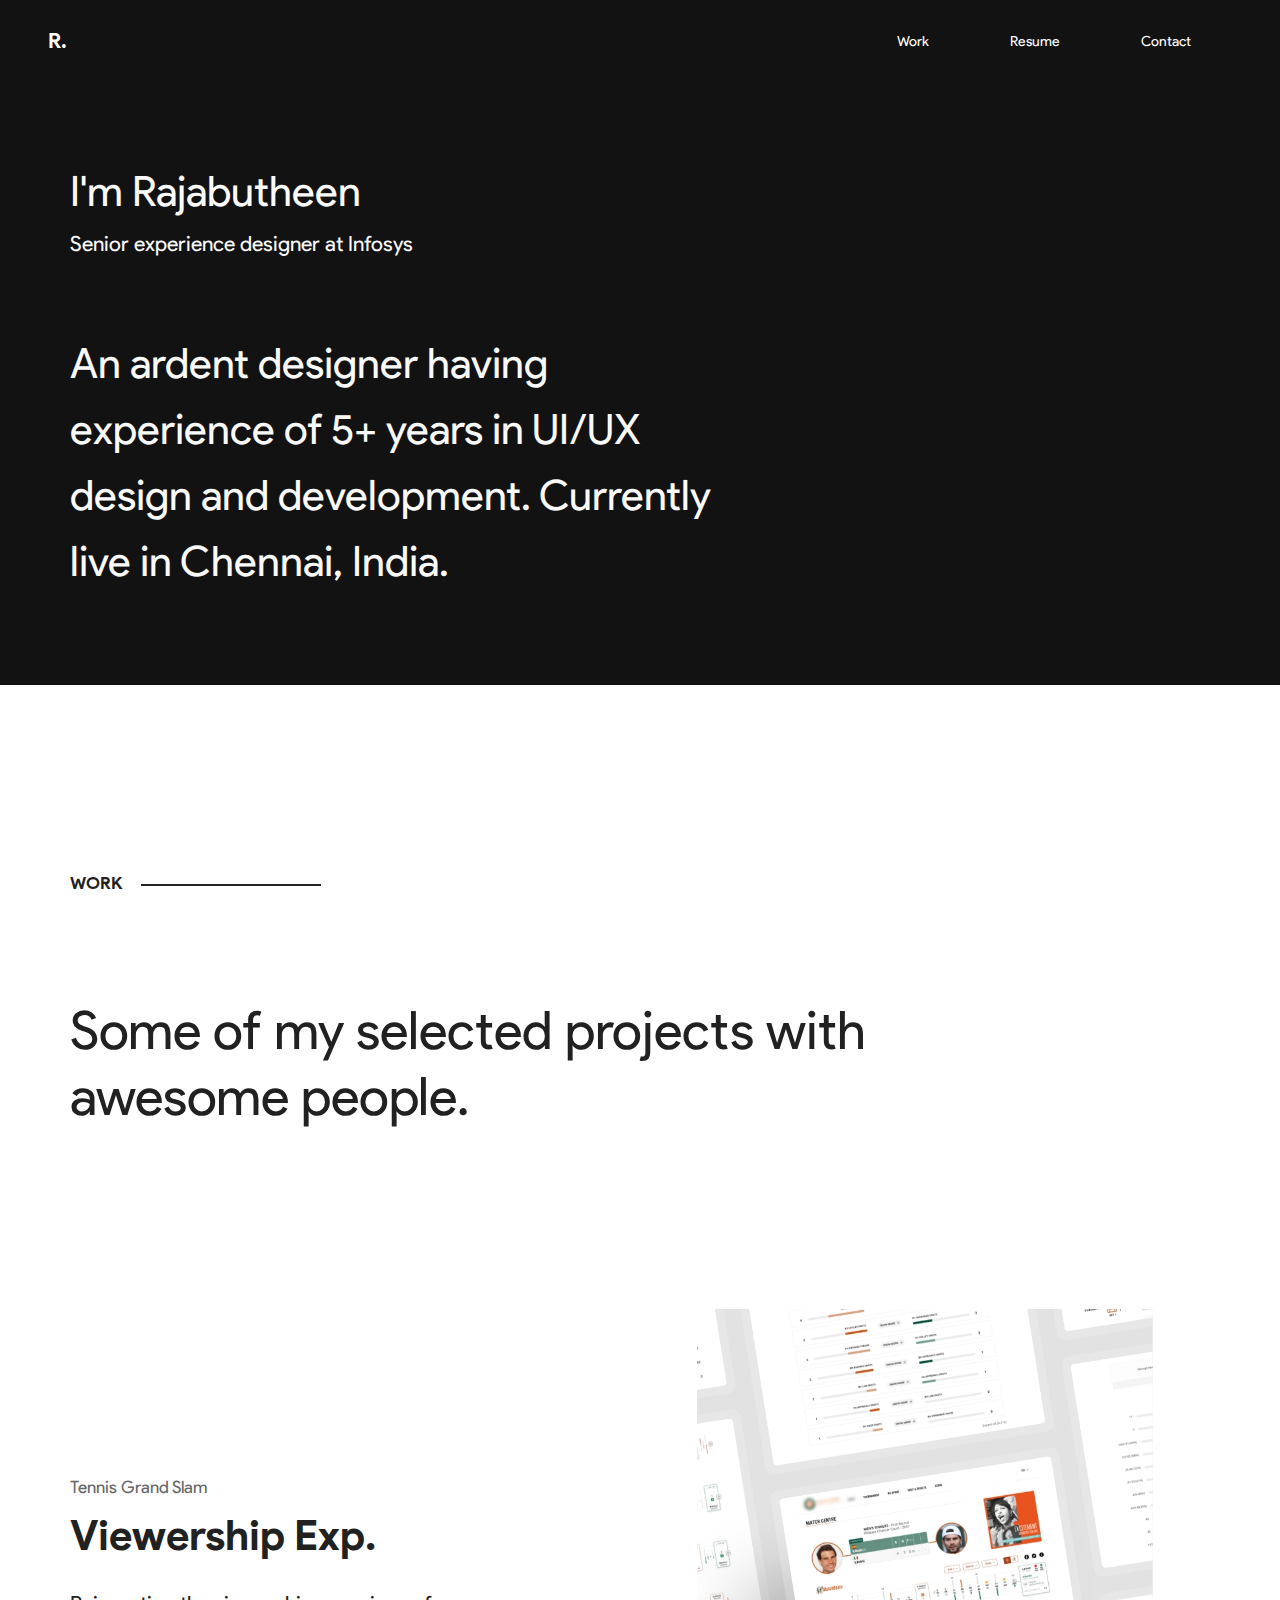
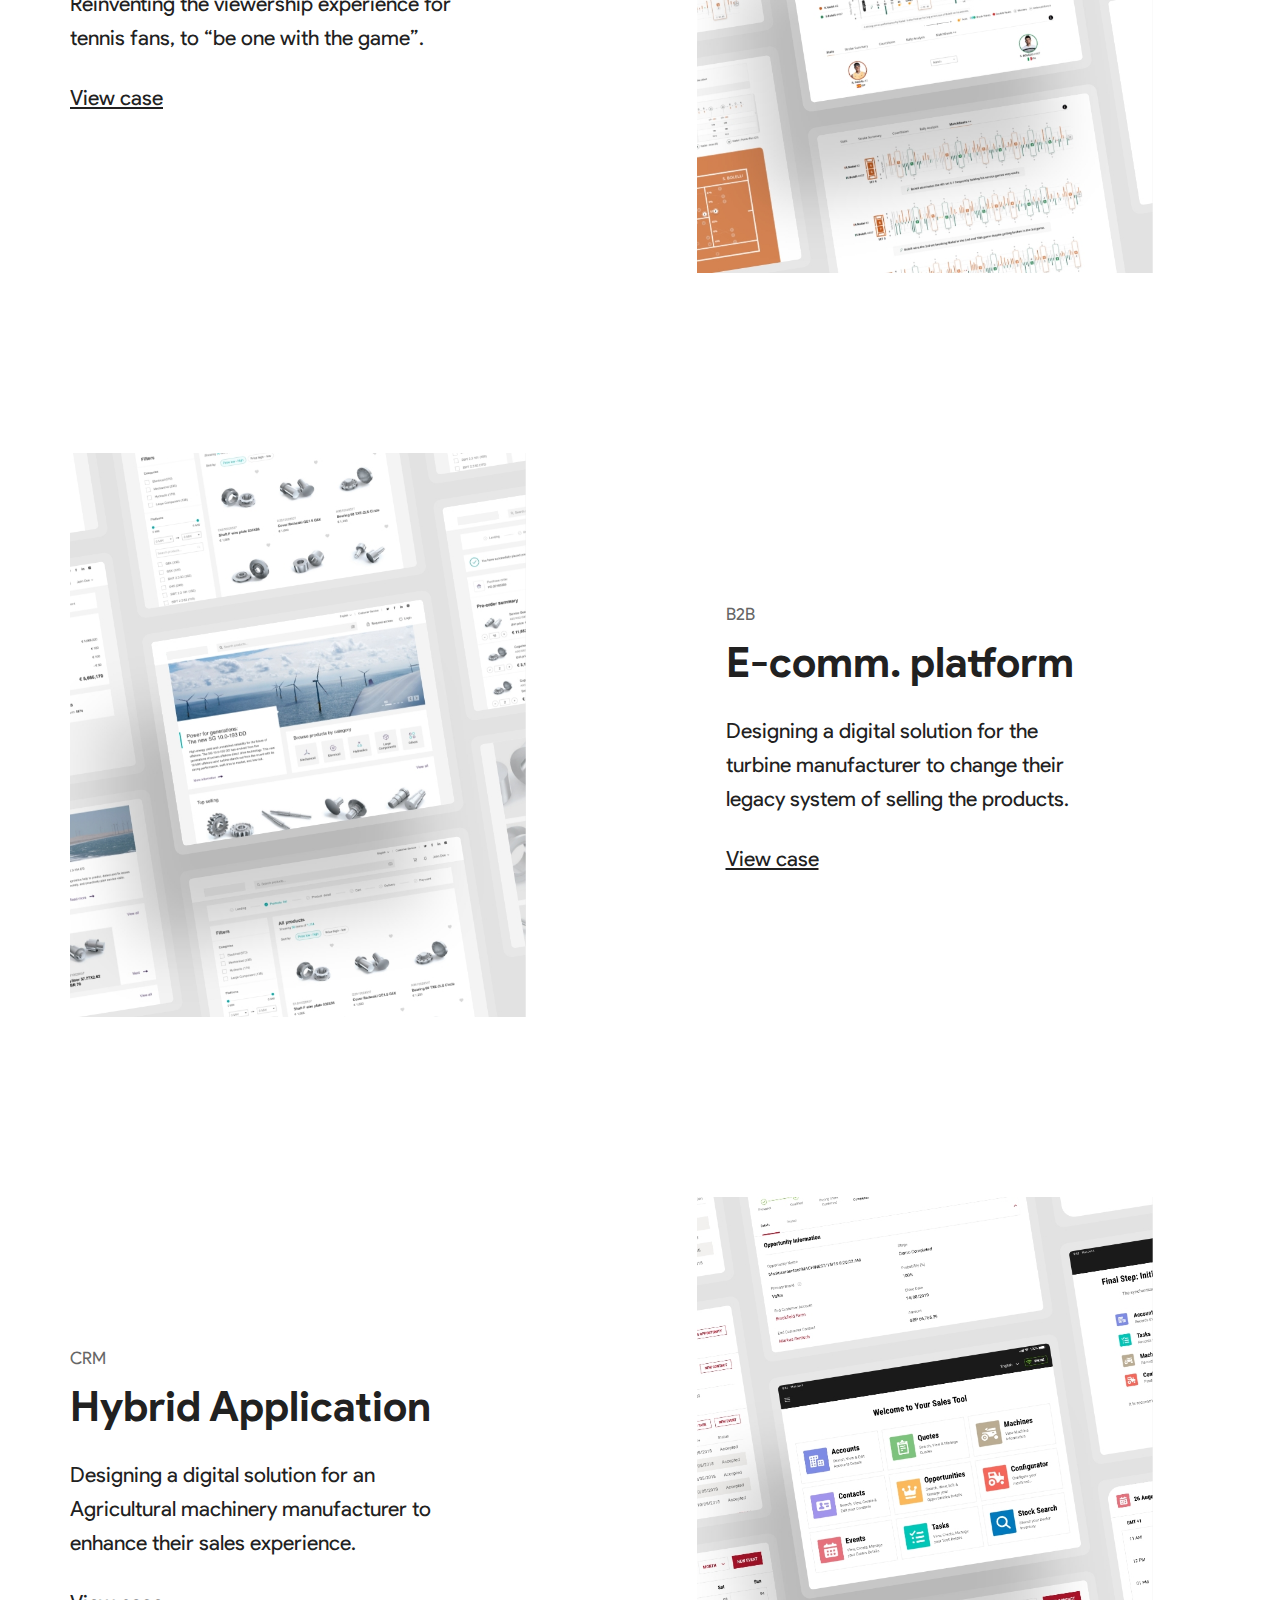
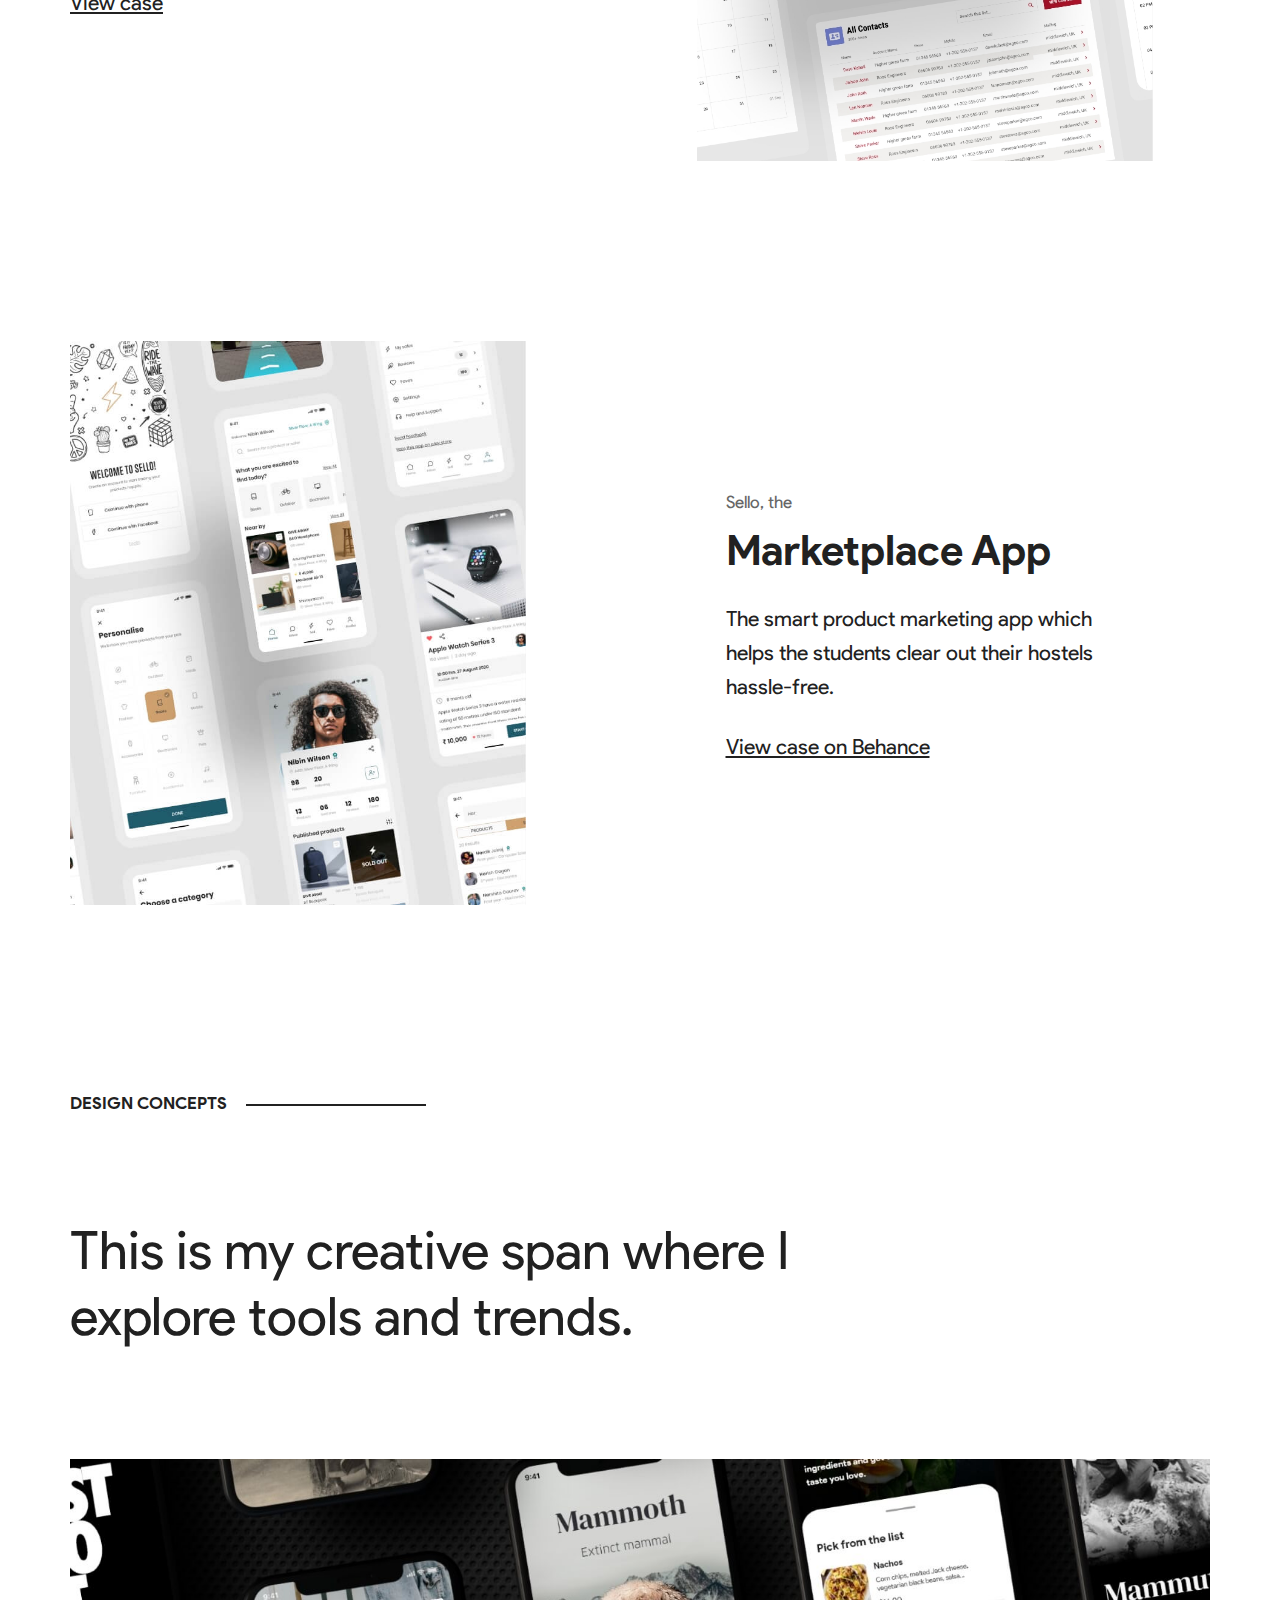
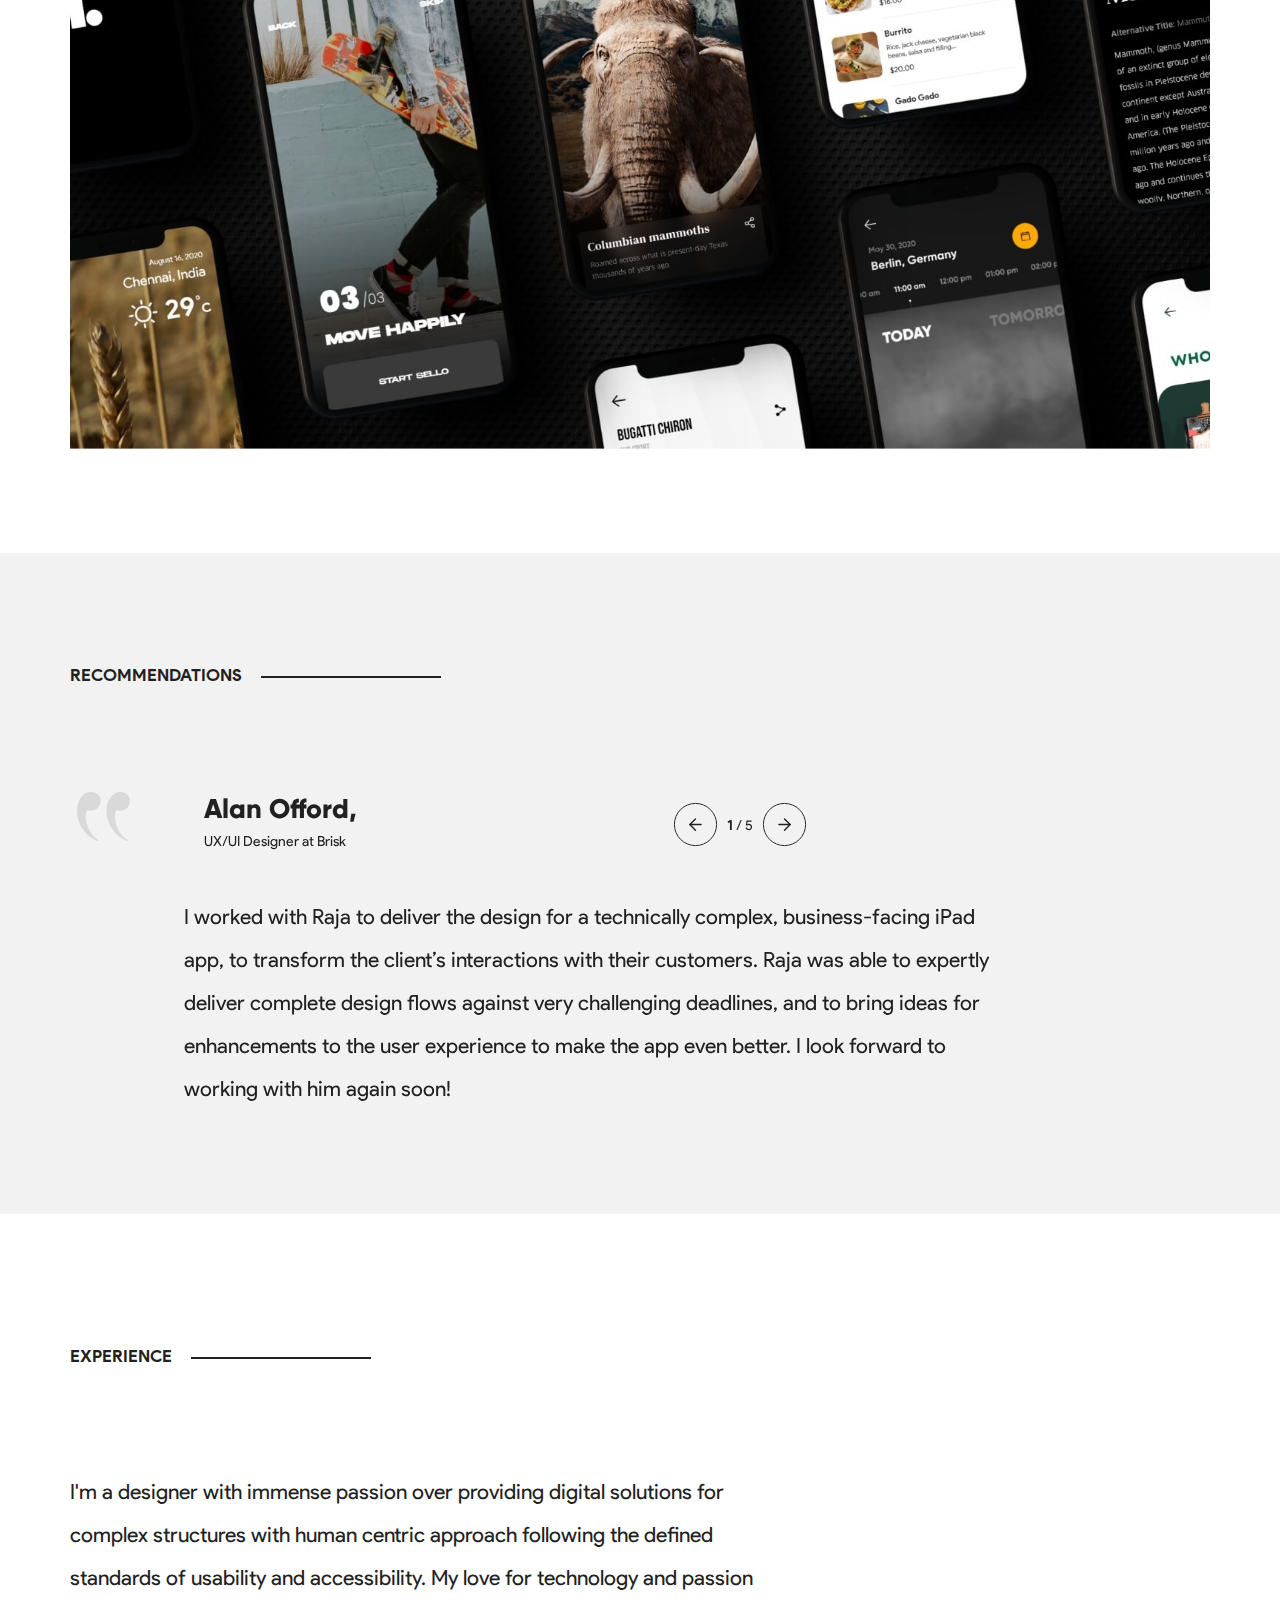
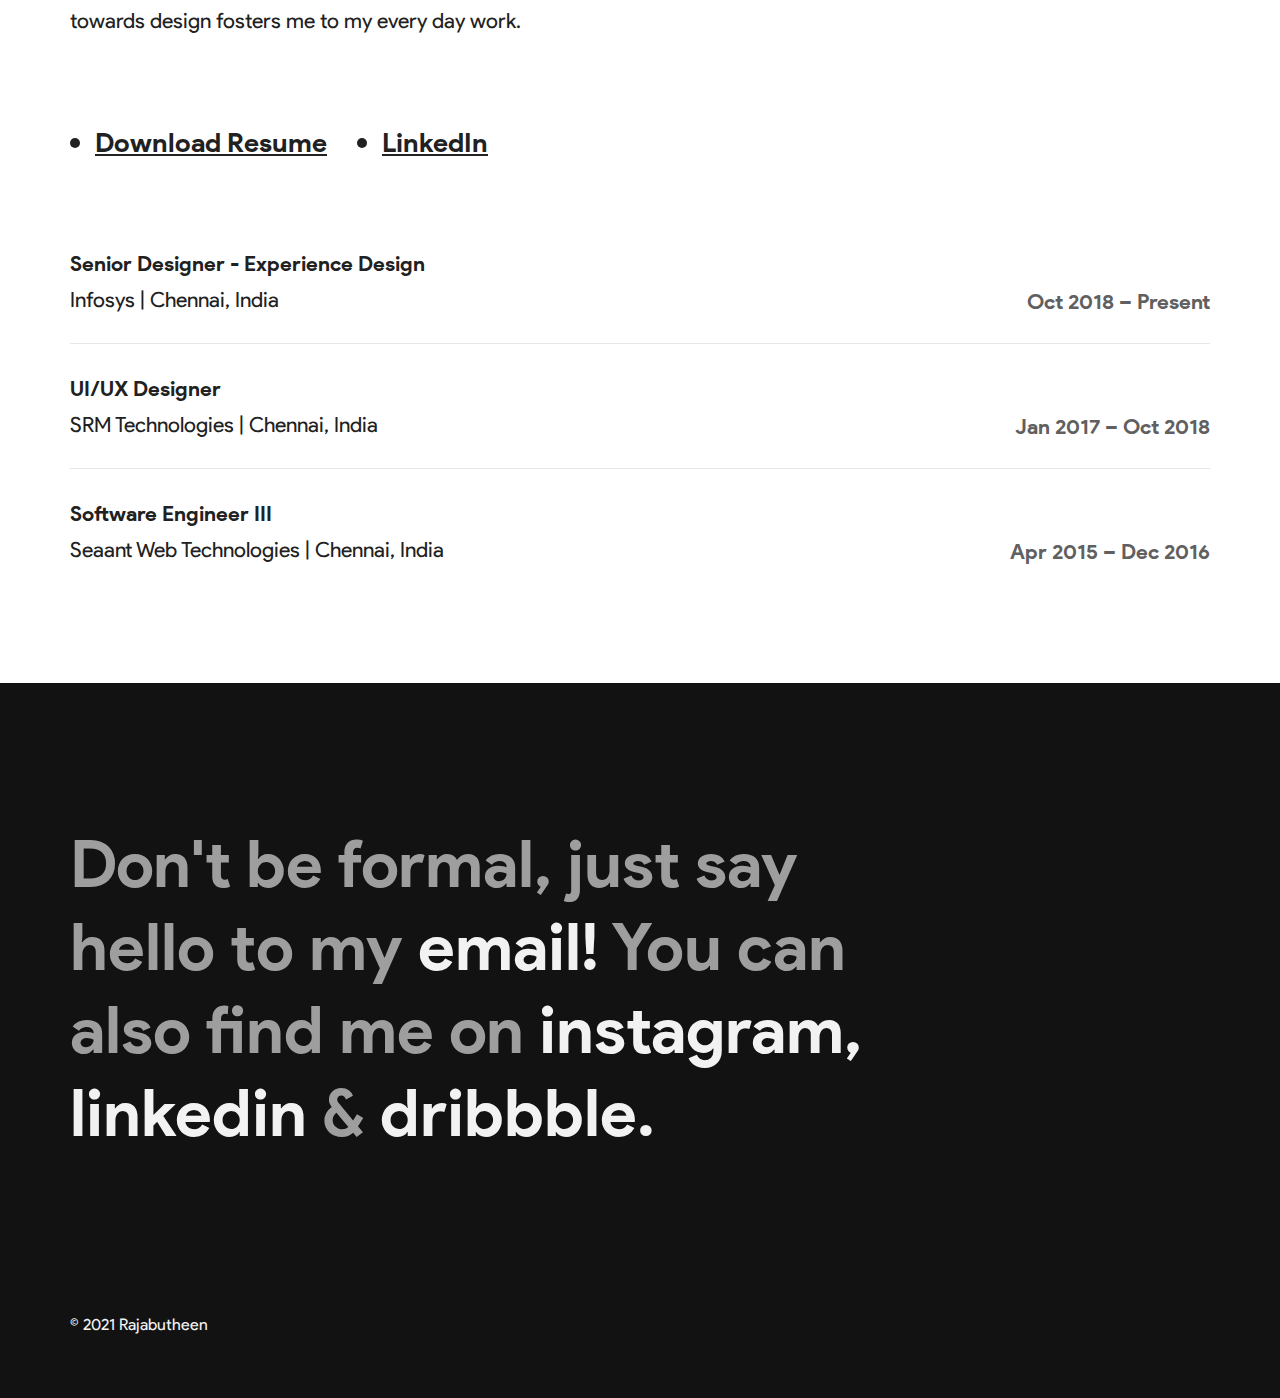
==== commit f8c53b8d: "Updated files on may 1 all files replaced" ====
--- a/index.html
+++ b/index.html
@@ -46,7 +46,7 @@
                             <div class="resp_menu">
 								<div class="menu_open_img">
 									<a href="javascript:;" title="">
-										<img src="images/hamburger.png" alt="" title="">
+										<img src="images/hamburger.svg" alt="" title="">
 									</a>	
 								</div>
                             </div>
@@ -93,20 +93,20 @@
                                                 <h2 class="project_platform">Viewership Exp.</h2>
                                                 <p class="project_about">Reinventing the viewership experience for<br class="nonecls"/> tennis fans, to “be one with the game”.</p>
                                                 <div class="read_cta_sec">
-                                                    <a href="tennis_viewership_experience.html" class="readmore_cta" >View case <img src="images/right-arrow.png" alt=""/></a> 
+                                                    <a href="tennis_viewership_experience.html" class="readmore_cta" >View case<!--img src="images/right-arrow.svg" alt=""/--></a> 
                                                 </div>
                                             </div>
                                         </div>
                                         <div class="project_img_sec">
                                             <a href="tennis_viewership_experience.html" class="" >
-                                            <img src="images/Tennis-Grand.png" alt=""/>
+                                            <img src="images/tennis_grand.jpg" alt=""/>
                                             </a>
                                         </div>
                                     </div>
                                     <div class="project_item even_proj_item">
                                         <div class="project_img_sec project_even">
                                             <a href="b2b_ecommerce.html" class="" >
-                                            <img src="images/e-comm-platform.png" alt=""/>
+                                            <img src="images/ecomm_platform.jpg" alt=""/>
                                             </a>
                                         </div>
                                         <div class="project_item_desc">
@@ -118,7 +118,7 @@
                                                 <h2 class="project_platform">E-comm. platform</h2>
                                                 <p class="project_about">Designing a digital solution for the<br class="nonecls"/> turbine manufacturer to change their<br class="nonecls"/> legacy system of selling the products.</p>
                                                 <div class="read_cta_sec">
-                                                    <a href="b2b_ecommerce.html" class="readmore_cta" >View case <img src="images/right-arrow.png" alt=""/></a> 
+                                                    <a href="b2b_ecommerce.html" class="readmore_cta" >View case<!--img src="images/right-arrow.svg" alt=""/--></a> 
                                                 </div>
                                             </div>
                                         </div>
@@ -130,22 +130,22 @@
                                                 <h1 class="project_type">
                                                     <a href="crm_application.html" class="" >CRM</a>
                                                 </h1>
-                                                <h2 class="project_platform">Application</h2>
+                                                <h2 class="project_platform">Hybrid Application</h2>
                                                 <p class="project_about">Designing a digital solution for an<br class="nonecls"/> Agricultural machinery manufacturer to<br class="nonecls"/> enhance their sales experience.</p>
                                                 <div class="read_cta_sec">
-                                                    <a href="crm_application.html" class="readmore_cta" >View case <img src="images/right-arrow.png" alt=""/></a> 
+                                                    <a href="crm_application.html" class="readmore_cta" >View case<!--img src="images/right-arrow.svg" alt=""/--></a> 
                                                 </div>
                                             </div>
                                         </div>
                                         <div class="project_img_sec">
                                             <a href="crm_application.html" class="" >
-                                                 <img src="images/crm-app.png" alt=""/>
+                                                 <img src="images/crm_app.jpg" alt=""/>
                                             </a>	
                                         </div>
                                     </div>
                                     <div class="project_item even_proj_item" >
                                         <div class="project_img_sec project_even">
-                                            <img src="images/sello-behance.png" alt=""/>
+                                            <img src="images/sello_behance.jpg" alt=""/>
                                         </div>
                                         <div class="project_item_desc">
                                             <div class="project_item_desc_even">
@@ -154,7 +154,7 @@
                                                 <h2 class="project_platform">Marketplace App</h2>
                                                 <p class="project_about">The smart product marketing app which<br class="nonecls"/> helps the students clear out their hostels<br class="nonecls"/> hassle-free.</p>
                                                 <div class="read_cta_sec">
-                                                    <a href="https://www.behance.net/gallery/107825809/Sello-UX-Case-study" class="readmore_cta" target="_blank">View case on Behance <img src="images/right-arrow.png" alt=""/></a> 
+                                                    <a href="https://www.behance.net/gallery/107825809/Sello-UX-Case-study" class="readmore_cta" target="_blank">View case on Behance<!--img src="images/right-arrow.svg" alt=""/--></a> 
                                                 </div>
                                             </div>
                                         </div>
@@ -180,7 +180,7 @@
                                     <div class="col-md-12 col-sm-12 col-xs-12">
                                         <div class="design_work_left" >
                                             <a href="https://www.instagram.com/ui_garage/" target="_blank">
-												<img src="images/experiment.png" alt="" />
+												<img src="images/experiment.jpg" alt="" />
                                             </a>
                                         </div>
                                     </div>
@@ -213,7 +213,7 @@
                                             <div class="recom_name_wrap">
                                                 <div class="recom_top_sec">
                                                     <div class="recom_name_img">	
-                                                        <img src="images/Alan.png" alt=""/>
+                                                        <img src="images/alan.png" alt=""/>
                                                     </div>
                                                     <div class="recom_name_detail">
                                                         <h1>Alan Offord,</h1>
@@ -230,7 +230,7 @@
                                             <div class="recom_name_wrap">
                                                 <div class="recom_top_sec">
                                                     <div class="recom_name_img">	
-                                                        <img src="images/Sebastion.png" alt=""/>
+                                                        <img src="images/sebastion.png" alt=""/>
                                                     </div>
                                                     <div class="recom_name_detail">
                                                         <h1>Sebastiaan Peters,</h1>
@@ -247,7 +247,7 @@
                                             <div class="recom_name_wrap">
                                                 <div class="recom_top_sec">
                                                     <div class="recom_name_img">	
-                                                        <img src="images/Aravind.png" alt=""/>
+                                                        <img src="images/aravind.png" alt=""/>
                                                     </div>
                                                     <div class="recom_name_detail">
                                                         <h1>Aravind Mohan,</h1>
@@ -264,7 +264,7 @@
                                             <div class="recom_name_wrap">
                                                 <div class="recom_top_sec">
                                                     <div class="recom_name_img">	
-                                                        <img src="images/Siva.png" alt=""/>
+                                                        <img src="images/siva.png" alt=""/>
                                                     </div>
                                                     <div class="recom_name_detail">
                                                         <h1>Siva GK,</h1>
@@ -281,7 +281,7 @@
                                             <div class="recom_name_wrap">
                                                 <div class="recom_top_sec">
                                                     <div class="recom_name_img">    
-                                                        <img src="images/Danesh.png" alt=""/>
+                                                        <img src="images/danesh.png" alt=""/>
                                                     </div>
                                                     <div class="recom_name_detail">
                                                         <h1>Danesh K V,</h1>
@@ -381,7 +381,7 @@
 			<section class="menu_open_wrap">
 				<div class="menu_open_img">
 					<a href="javascript:;" title="">
-						<img src="images/hamburger.png" alt="" title=""/>
+						<img src="images/hamburger.svg" alt="" title=""/>
 					</a>	
 				</div>
 			</section>
@@ -389,7 +389,7 @@
 				<div class="menu_close_wrap">
 					<div class="close_img">
 						<a href="javascript:;" title="">
-							<img src="images/close.svg" alt="" title=""/>
+							<img src="images/mob_close.svg" alt="" title=""/>
 						</a>	
 					</div>
 				</div>
@@ -399,19 +399,23 @@
 					</div>
 					<div class="menu_inner_items">
 						<div class="menu_item">
-							<h1>
-								<span class="menu_item_num">01</span> <a href="#worksection" class="menulink closemenu">Work <span class="menu_arrow"><img src="images/arrow.png" alt="" title=""/></span></a>
-							</h1>
-							<h1>
-								<span class="menu_item_num">02</span> 
-								<!-- <a href="" class="menulink">Playground <span class="menu_arrow"><img src="images/arrow.png" alt="" title=""/></span></a> -->
-								<a href="asset/Rajab_Resume.pdf" class="menulink" target="_blank">Resume <span class="menu_arrow"><img src="images/arrow.png" alt="" title=""/></span></a>
-							</h1>
-							<h1>
-								<span class="menu_item_num">03</span> <a href="#footer" class="menulink closemenu">Contact <span class="menu_arrow"><img src="images/arrow.png" alt="" title=""/></span></a>
-							</h1>
 							
-						</div>
+                            <h1>
+                                <span class="menu_item_num">01</span> <a href="index.html#worksection" class="menulink">Home<span class="menu_arrow"><img src="images/arrow.svg" alt="" title=""></span></a>
+                            </h1>
+                            <h1>
+                                <span class="menu_item_num">02</span> <a href="index.html#worksection" class="menulink">Work <span class="menu_arrow"><img src="images/arrow.svg" alt="" title=""></span></a>
+                            </h1>
+                            <h1>
+                                <span class="menu_item_num">03</span> 
+                                <!-- <a href="" class="menulink">Playground <span class="menu_arrow"><img src="images/arrow.png" alt="" title=""/></span></a> -->
+                                <a href="asset/Rajab_Resume.pdf" class="menulink" target="_blank">Resume <span class="menu_arrow"><img src="images/arrow.svg" alt="" title=""></span></a>
+                            </h1>
+                            <h1>
+                                <span class="menu_item_num">04</span> <a href="#footer" class="menulink closemenu">Contact <span class="menu_arrow"><img src="images/arrow.svg" alt="" title=""></span></a>
+                            </h1>
+                            
+                        </div>
 						<div class="social_item">
 							<ul>
 								<li>
@@ -433,22 +437,22 @@
 							<ul>
 								<li>
 									<a href="https://www.linkedin.com/in/rajabutheen/" class="socl_link" target="_blank">
-										<img src="images/linkedin.png"alt="LinkedIn" title="" />
+										<img src="images/linkedin.svg"alt="LinkedIn" title="" />
 									</a> 
 								</li>
 								<li>
 									<a href="https://www.instagram.com/ui_garage/" class="socl_link" target="_blank">
-										<img src="images/insta.png"alt="Instagram" title="" />
+										<img src="images/insta.svg"alt="Instagram" title="" />
 									</a> 
 								</li>
 								<li>
 									<a href="https://www.behance.net/rajabutheen" class="socl_link" target="_blank">
-										<img src="images/behance.png"alt="Behance" title="" />
+										<img src="images/behance.svg"alt="Behance" title="" />
 									</a> 
 								</li>
 								<li>
 									<a href="https://dribbble.com/Rajabutheen" class="socl_link" target="_blank">
-										<img src="images/dribbble.png"alt="Dribbble" title="" />
+										<img src="images/dribbble.svg"alt="Dribbble" title="" />
 									</a> 
 								</li>
 								
--- a/css/style.css
+++ b/css/style.css
@@ -122,7 +122,7 @@
     transition-duration: 0.5s;
 }
 .email_identy {
-    padding: 32px 50px 32px 104px;
+    padding: 32px 61px;
     background: #F6F6F6;
     position: absolute;
     bottom: 0;
@@ -131,6 +131,7 @@
 .email_identy p {
     font-size: 21px;
     line-height: 24px;
+    margin: 0;
 }
 .email_identy p span{
 	color:#9E9E9E;
@@ -213,7 +214,7 @@
 .name_wrap h3 {
     margin: 10px 0;
     font-size: 21px;
-    line-height: 25px;
+    line-height: 34px;
 }
 .desc_wrap h2 {
     font-size: 42px;
@@ -234,7 +235,7 @@
 .project_type a {
     text-decoration:none;
     outline:0;
-    color:#212121;
+    color:#666666;
 }
 .head_wrap p {
     font-size: 17px;
@@ -269,9 +270,10 @@
     font-family: Productsans-Bold;
 }
 .project_type {
-    font-size: 27px;
+    font-size: 17px;
     line-height: 34px;
     margin: 0;
+    color: #666666;
 }
 
 .project_platform {
@@ -286,11 +288,14 @@
 	margin-bottom: 32px;
 }
 .readmore_cta, .readmore_cta:focus, .readmore_cta:hover {
-    font-size: 17px;
-    line-height: 17px;
+    font-size: 21px;
+    line-height: 21px;
 	text-decoration:underline;
 	color:#212121;
 	outline:0;
+}
+.readmore_cta img{
+    padding-left: 10px;
 }
 .project_item {
     display: flex;
@@ -304,7 +309,25 @@
 .project_img_sec {
     width: 50%;
     text-align: center;
-}
+    /*overflow: hidden;*/
+}
+.project_img_sec img {
+    width: 80%;
+}
+/*.img_zoom{
+overflow: hidden;
+}
+.img_zoom img{
+    transition: transform .5s ease;
+}
+.img_zoom img:hover{
+    transform: scale(1.1) rotate(2deg) ;
+}*/
+
+/*.aln_midl{
+    width: 90%;
+    margin: 0 auto;
+}*/
 .project_even{
 	text-align: left;
 }
@@ -324,7 +347,7 @@
 .swipe_wrap_sec:before {
     content: '';
     position: absolute;
-    background: url('../images/commas.png') no-repeat;
+    background: url('../images/commas.svg') no-repeat;
     width: 56px;
     height: 56px;
     left: -12%;
@@ -405,7 +428,7 @@
     line-height: 24px;
 }
 .swiper-button-next:after{
-	 background: url(../images/right.png) center no-repeat;
+	 background: url(../images/right.svg) center no-repeat;
     background-size: cover;
     content: '';
     position: absolute;
@@ -413,7 +436,7 @@
     width: 45px;
 }
 .swiper-button-prev:after {    
-    background: url(../images/left.png) center no-repeat;
+    background: url(../images/left.svg) center no-repeat;
     background-size: cover;
     content: '';
     position: absolute;
@@ -621,8 +644,8 @@
     line-height: 34px;
 }
 .users_inner  .overview_desc p {
-	font-size: 27px;
-    line-height: 42px;
+	/*font-size: 27px;
+    line-height: 42px;*/
 }
 .proj_ref_two {
     width: 95%;
@@ -694,7 +717,7 @@
 .moreinfo_inner {
     display: flex;
     flex-wrap: wrap;
-    width: 100%;
+    width: 90%;
     margin:  0 auto;
 }
 .moreinfocom {
@@ -702,17 +725,18 @@
 	text-align:center;
 }
 .moreinfocom img {
-    width: 90%;
+    width: 100%;
+    padding: 40px;
 }
 .moreinfo_two, .moreinfo_four {
    /*  padding-top: 50px; */
-    margin-top: 50px;
+    /*margin-top: 50px;*/
 }
 .moreinfo_three {
     margin-top: -240px;
 }
 .rg_moreinfo .moreinfo_three {
-    margin-top: 0px;
+    /*margin-top: 0px;*/
 }
 .passion_inner h1 {
     font-size: 66px;
@@ -742,10 +766,24 @@
     padding: 60px 0 120px;
     margin: 50px;
 }
-.nxt_proj_abt p {
+.nxt_proj_abt p{
     margin: 0;
     font-size: 17px;
     line-height: 53px;
+}
+.nxt_proj_abt a, .nxt_proj_abt a:focus, .nxt_proj_abt a:hover {
+    margin: 0;
+    font-size: 17px;
+    line-height: 53px;
+    color:#212121;
+    text-decoration: none;
+}
+.nxt_proj_abt h1 a, .nxt_proj_abt h1 a:focus, .nxt_proj_abt h1 a:hover {
+    margin: 0;
+    font-size: 83px;
+    line-height: 83px;
+    color: #212121;
+    text-decoration: none;
 }
 /* conclusion starts */
 .conclusion_sec .overview_desc {
@@ -781,9 +819,9 @@
 	.project_img_sec img {
 		width: 90%;
 	}
-	.moreinfocom img {
+	/*.moreinfocom img {
 		width: 90%;
-	}
+	}*/
 	.project_item_desc_even {
 		/*width: 100%;
 		margin: 0 auto;*/
@@ -825,6 +863,9 @@
 	}
     .overview_desc p{
         width: 80%;
+    }
+    .moreinfo_inner {
+    width: 100%;
     }
 }
 @media (max-width: 991px){
@@ -890,10 +931,10 @@
         padding-top: 42px;
     }
     .desc_wrap h2{
-        font-size:34px;
-        line-height:53px;
-    }
-    .readmore_cta{
+        font-size:27px;
+        line-height:42px;
+    }
+    .readmore_cta, .readmore_cta:focus{
        font-size:21px;
         line-height:21px; 
     }
@@ -945,7 +986,7 @@
 	.project_item {
 		flex-flow: row wrap;
 		margin-top: 0;
-        padding-top:56px;
+        padding-top:64px;
 	}
 	.project_item_desc {
 		width: 100%;
@@ -1083,8 +1124,8 @@
 		padding-right: 8px;
 	} */
 	.projects_sampline h1 {
-		font-size: 34px;
-		line-height: 53px;
+		font-size: 27px;
+		line-height: 42px;
 	}
 	.social_item{
 		display:none;
@@ -1140,6 +1181,13 @@
     .exec_cntnt p{
         font-size: 17px;
     }
+    .con_space .head_wrap{
+        padding-bottom:64px;
+    }
+    .name_wrap h1{
+        font-size: 34px;
+        line-height: 53px;
+    }
 }
 @media (max-width: 568px){
     .main_drtsec{
@@ -1153,8 +1201,8 @@
 		line-height: 53px;
 	}
     .projects_sampline h2{
-        font-size: 34px;
-        line-height: 53px;
+        font-size: 27px;
+        line-height: 42px;
     }
 	.padd_lft_rgt {
 		padding-left: 16px !important;
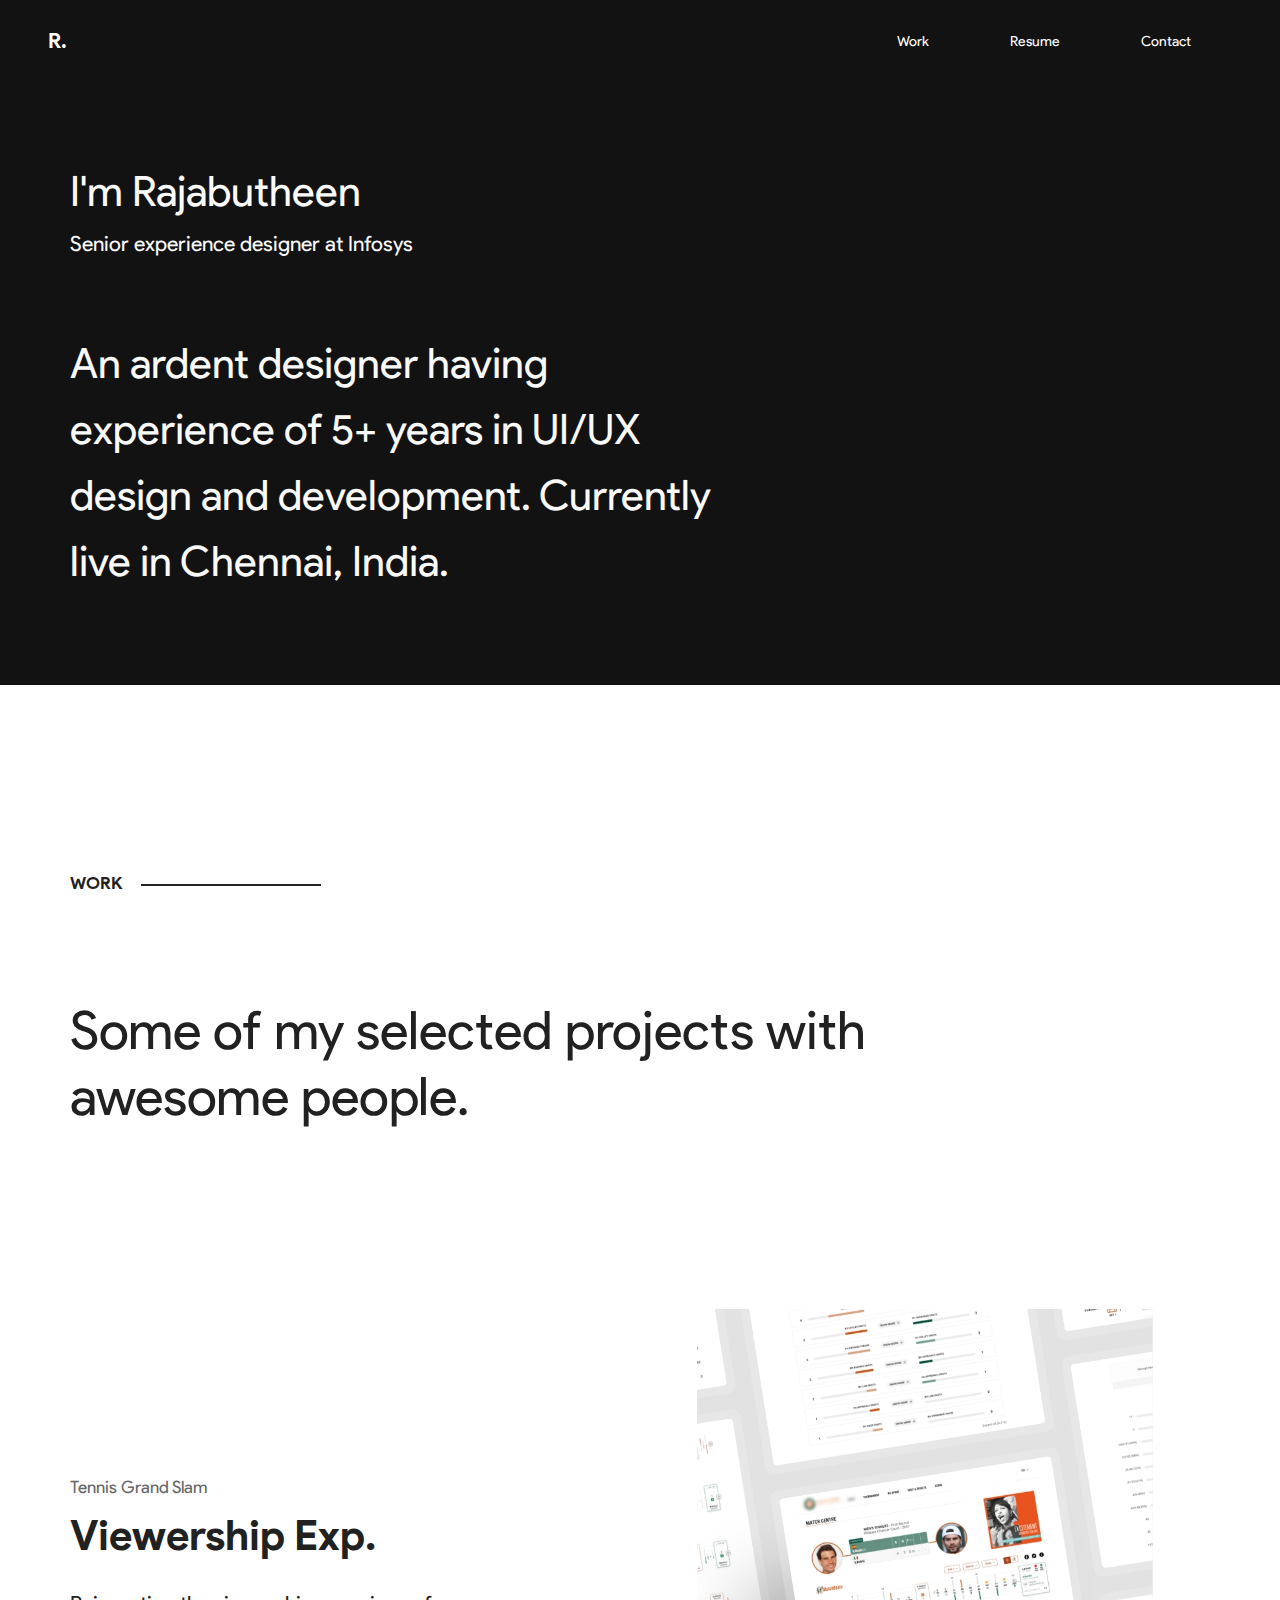
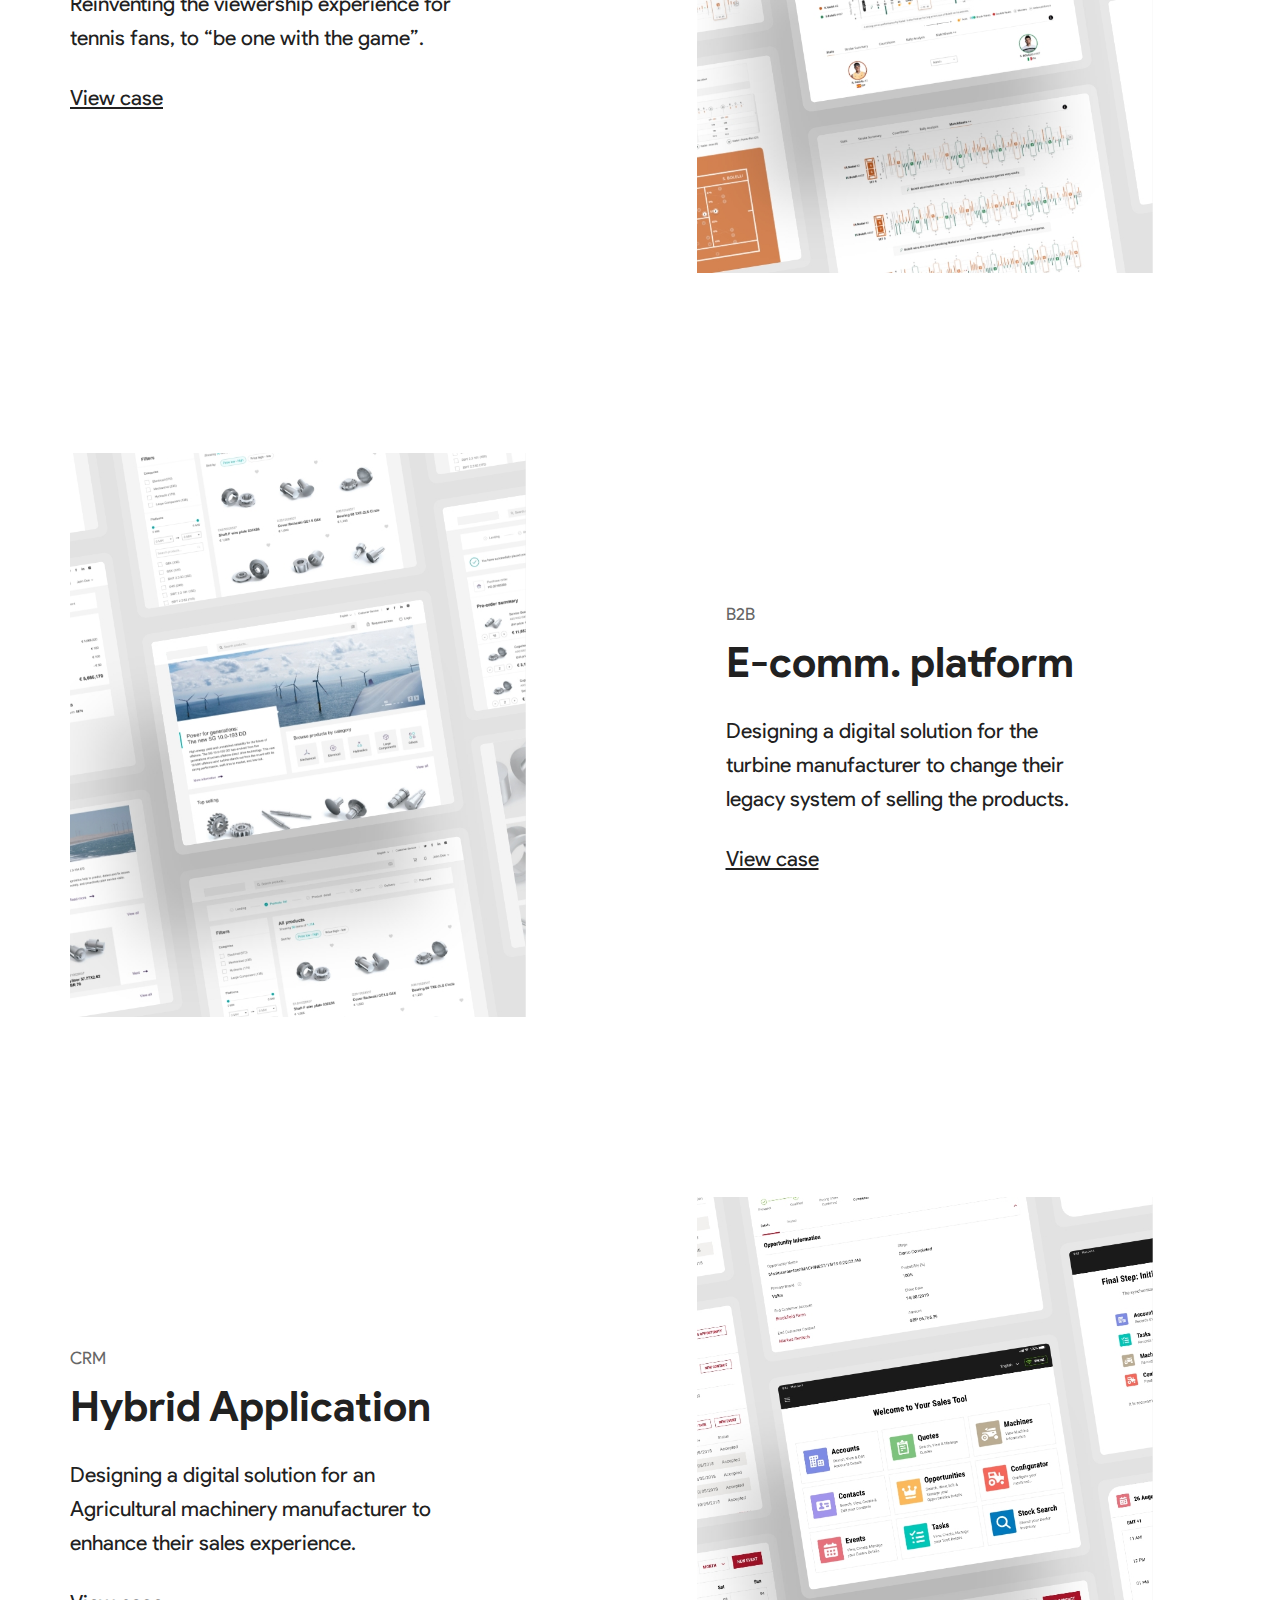
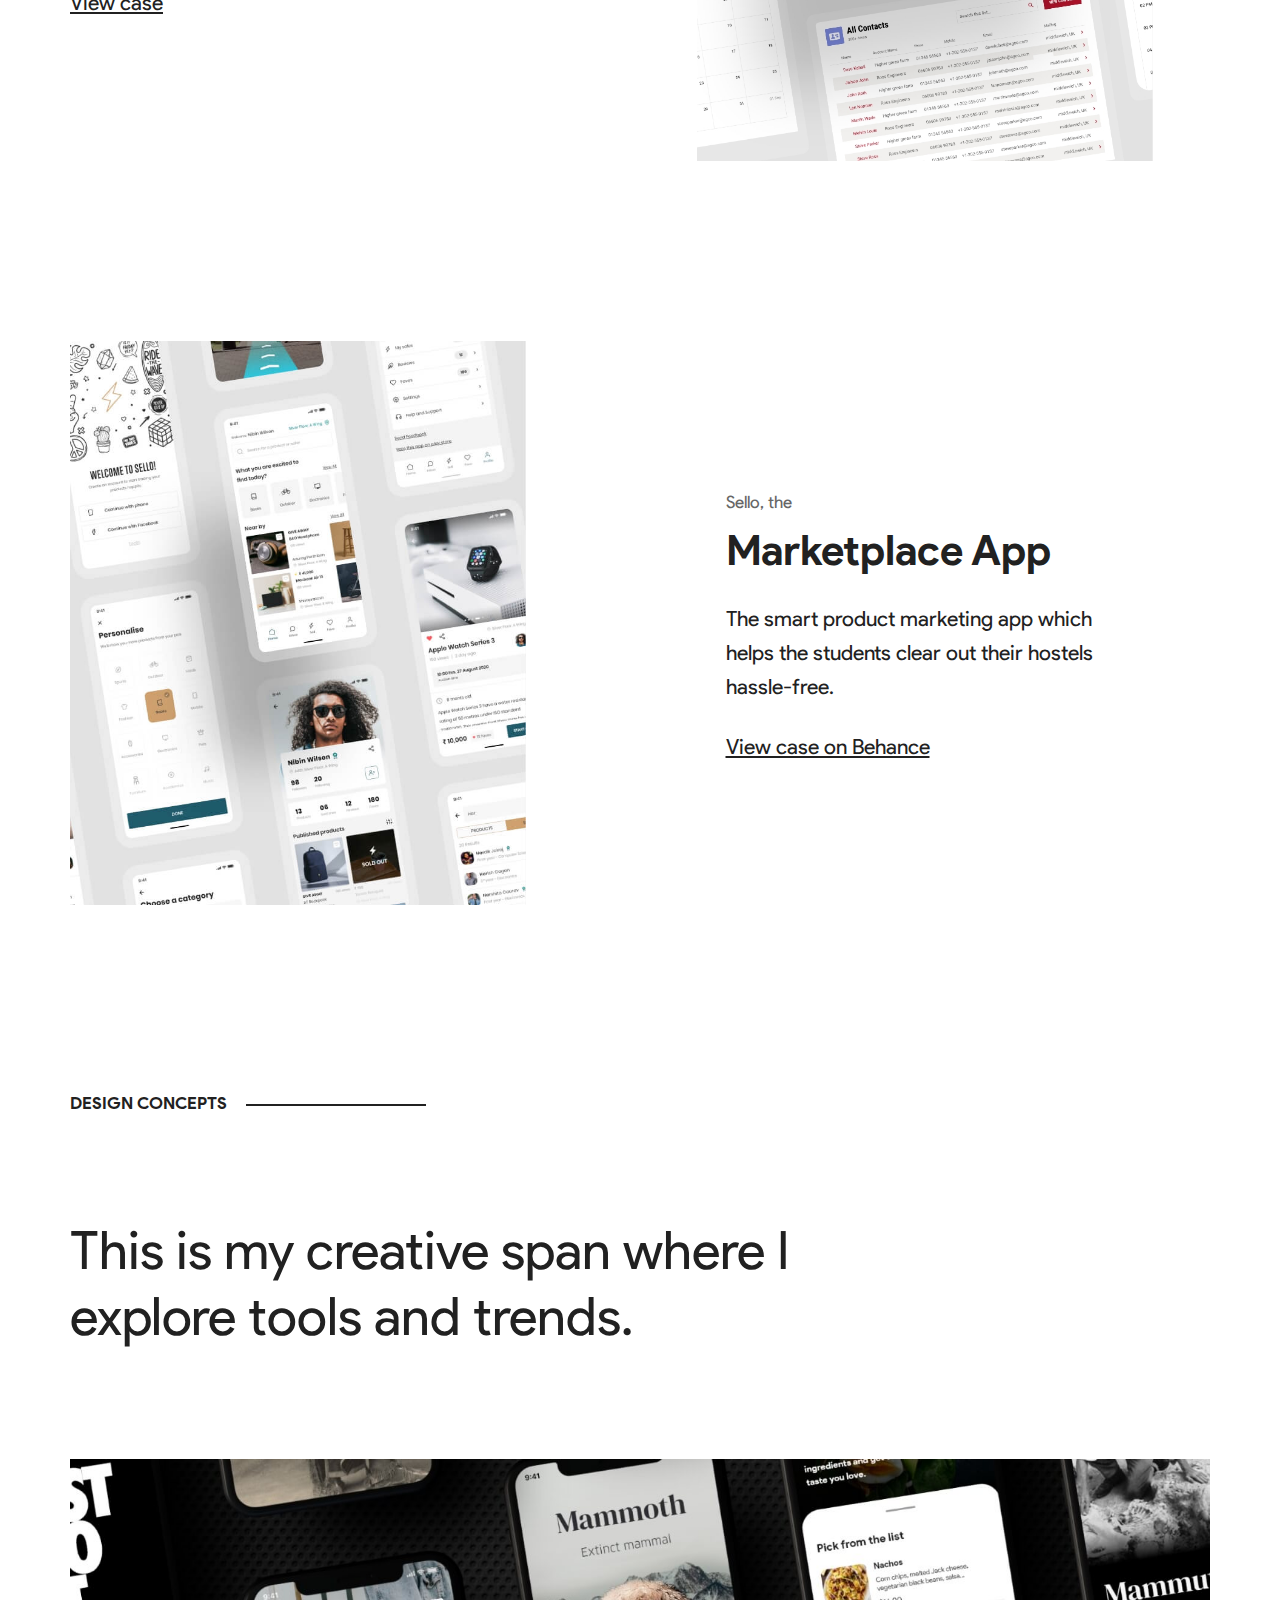
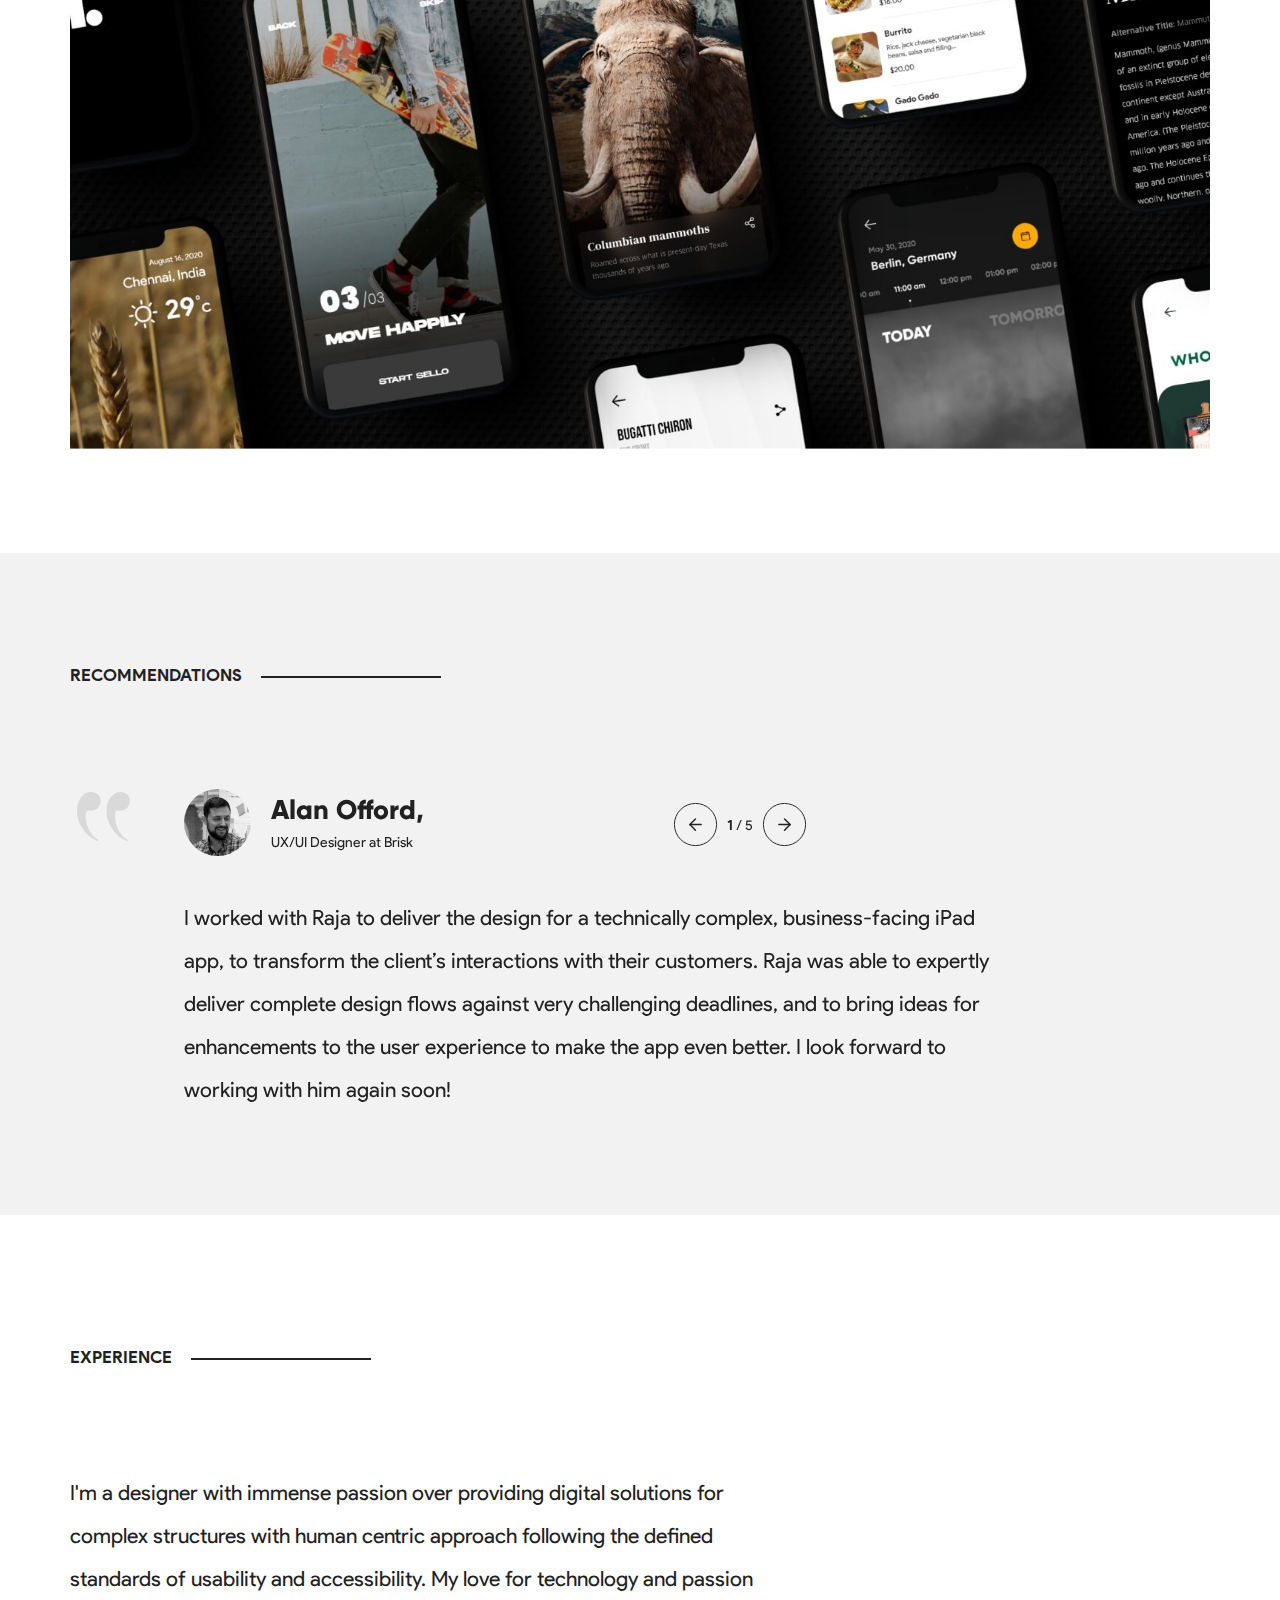
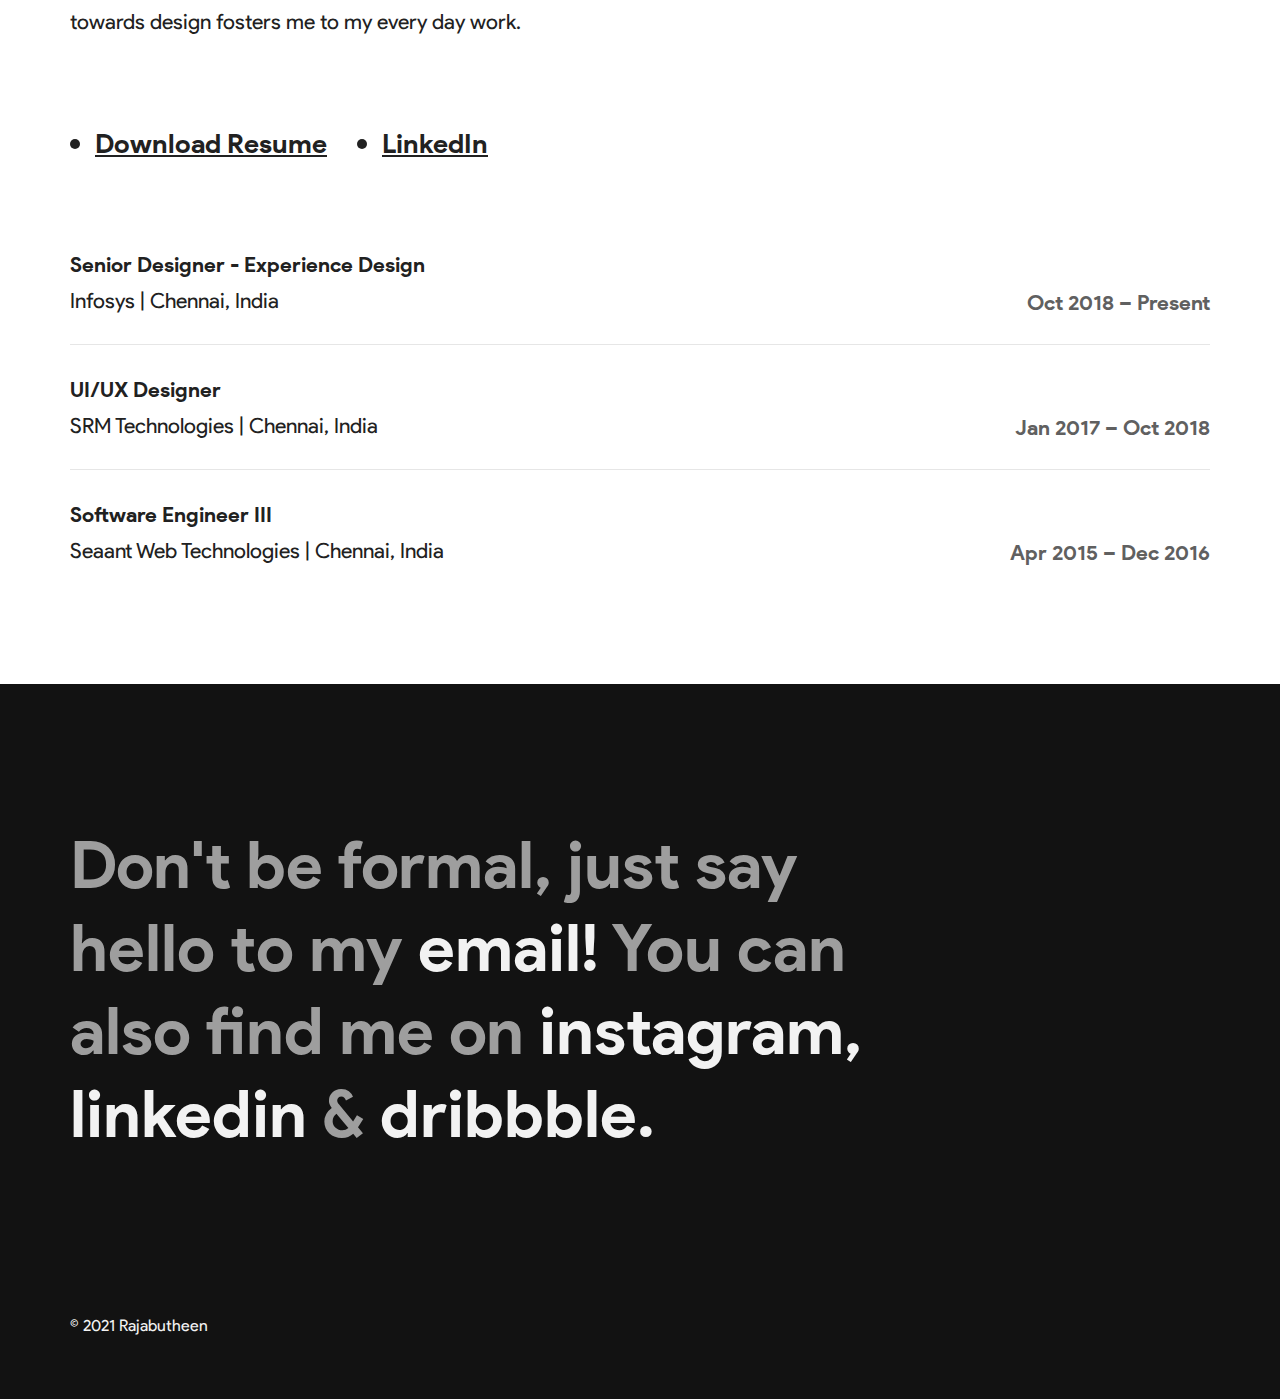
==== commit de4bacde: "close menu" ====
--- a/index.html
+++ b/index.html
@@ -224,7 +224,7 @@
                                             </div>
                                             <div class="recom_wrk_desc">
                                                 <p>I worked with Raja to deliver the design for a technically complex, business-facing iPad app, to transform the client’s interactions with their customers. Raja was able to expertly deliver complete design flows against very challenging deadlines, and to bring ideas for enhancements to the user experience to make the app even better. I look forward to working with him again soon!</p>
-                                            </div>
+                                            </div> 
                                         </div>
                                         <div class="swiper-slide" >
                                             <div class="recom_name_wrap">
@@ -401,15 +401,15 @@
 						<div class="menu_item">
 							
                             <h1>
-                                <span class="menu_item_num">01</span> <a href="index.html#worksection" class="menulink">Home<span class="menu_arrow"><img src="images/arrow.svg" alt="" title=""></span></a>
+                                <span class="menu_item_num">01</span> <a href="index.html" class="menulink closemenu">Home<span class="menu_arrow"><img src="images/arrow.svg" alt="" title=""></span></a>
                             </h1>
                             <h1>
-                                <span class="menu_item_num">02</span> <a href="index.html#worksection" class="menulink">Work <span class="menu_arrow"><img src="images/arrow.svg" alt="" title=""></span></a>
+                                <span class="menu_item_num">02</span> <a href="index.html#worksection" class="menulink closemenu">Work <span class="menu_arrow"><img src="images/arrow.svg" alt="" title=""></span></a>
                             </h1>
                             <h1>
                                 <span class="menu_item_num">03</span> 
                                 <!-- <a href="" class="menulink">Playground <span class="menu_arrow"><img src="images/arrow.png" alt="" title=""/></span></a> -->
-                                <a href="asset/Rajab_Resume.pdf" class="menulink" target="_blank">Resume <span class="menu_arrow"><img src="images/arrow.svg" alt="" title=""></span></a>
+                                <a href="asset/Rajab_Resume.pdf" class="menulink closemenu" target="_blank">Resume <span class="menu_arrow"><img src="images/arrow.svg" alt="" title=""></span></a>
                             </h1>
                             <h1>
                                 <span class="menu_item_num">04</span> <a href="#footer" class="menulink closemenu">Contact <span class="menu_arrow"><img src="images/arrow.svg" alt="" title=""></span></a>
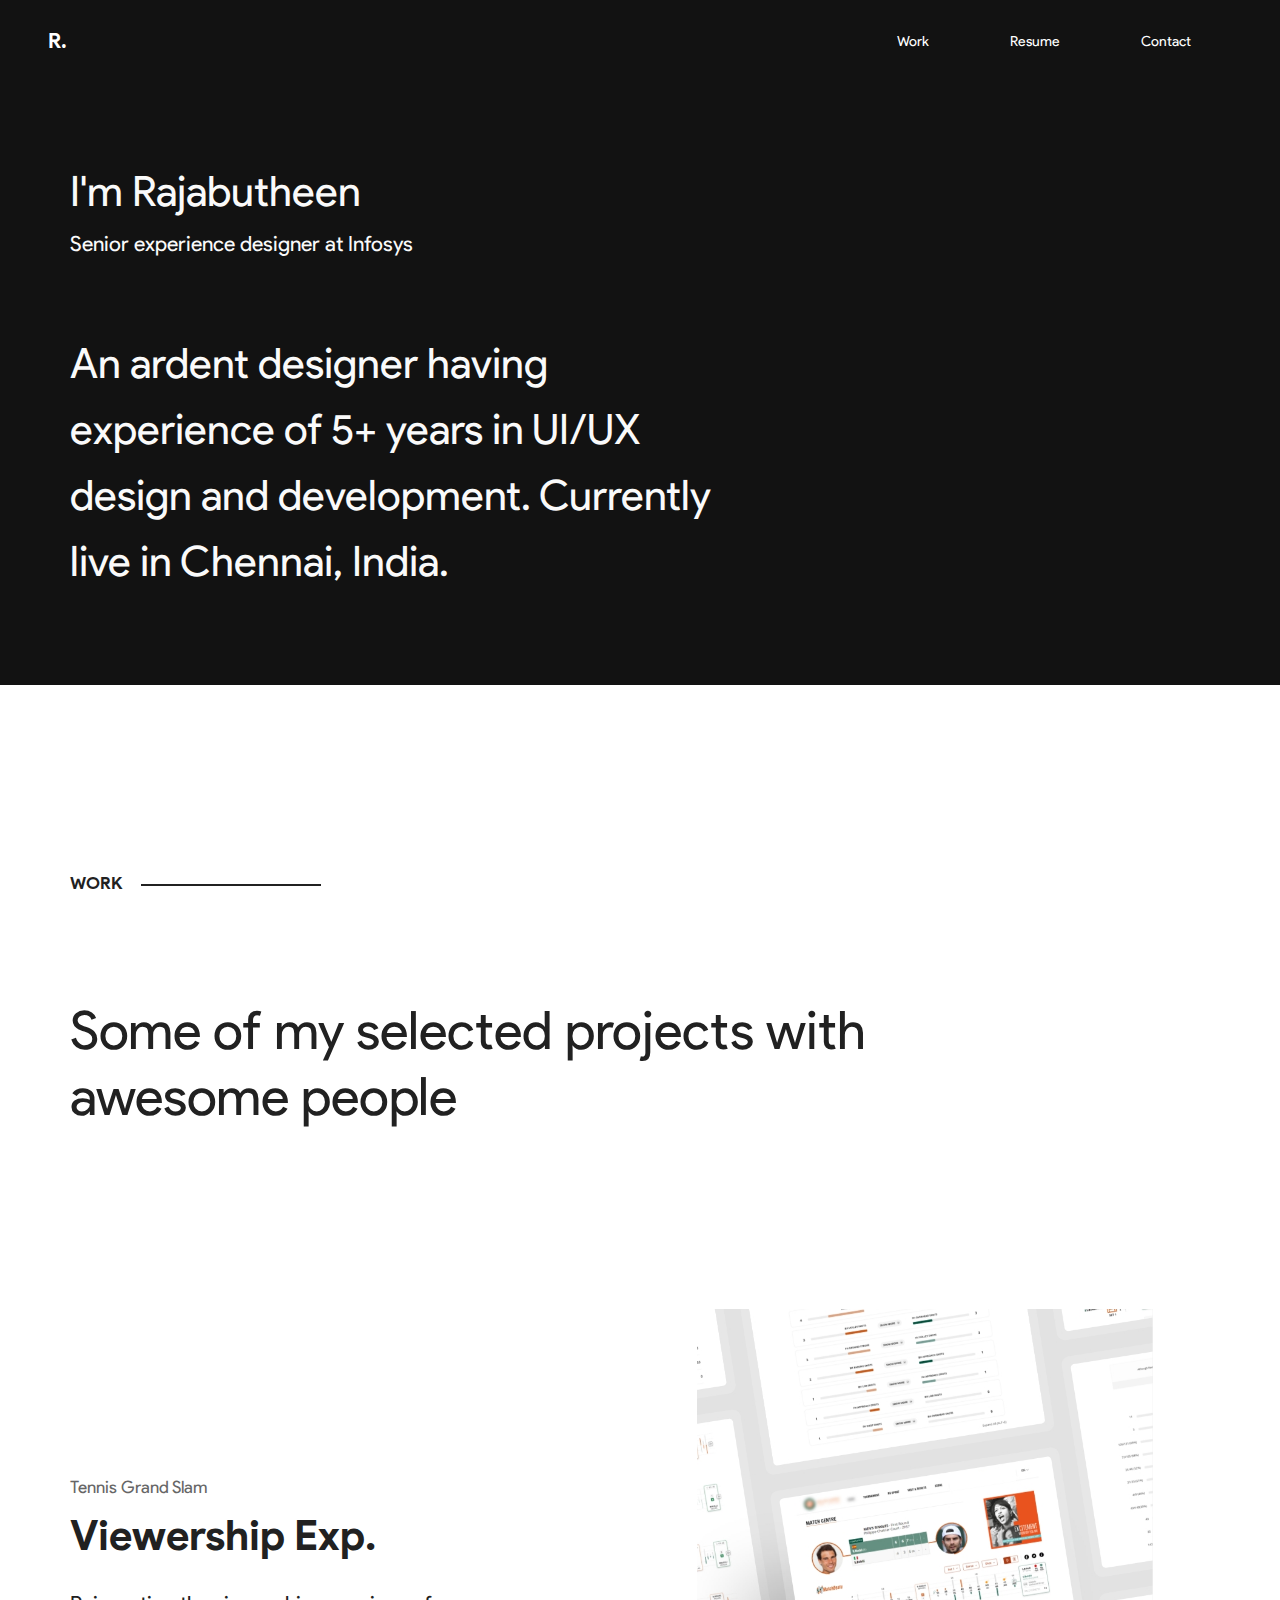
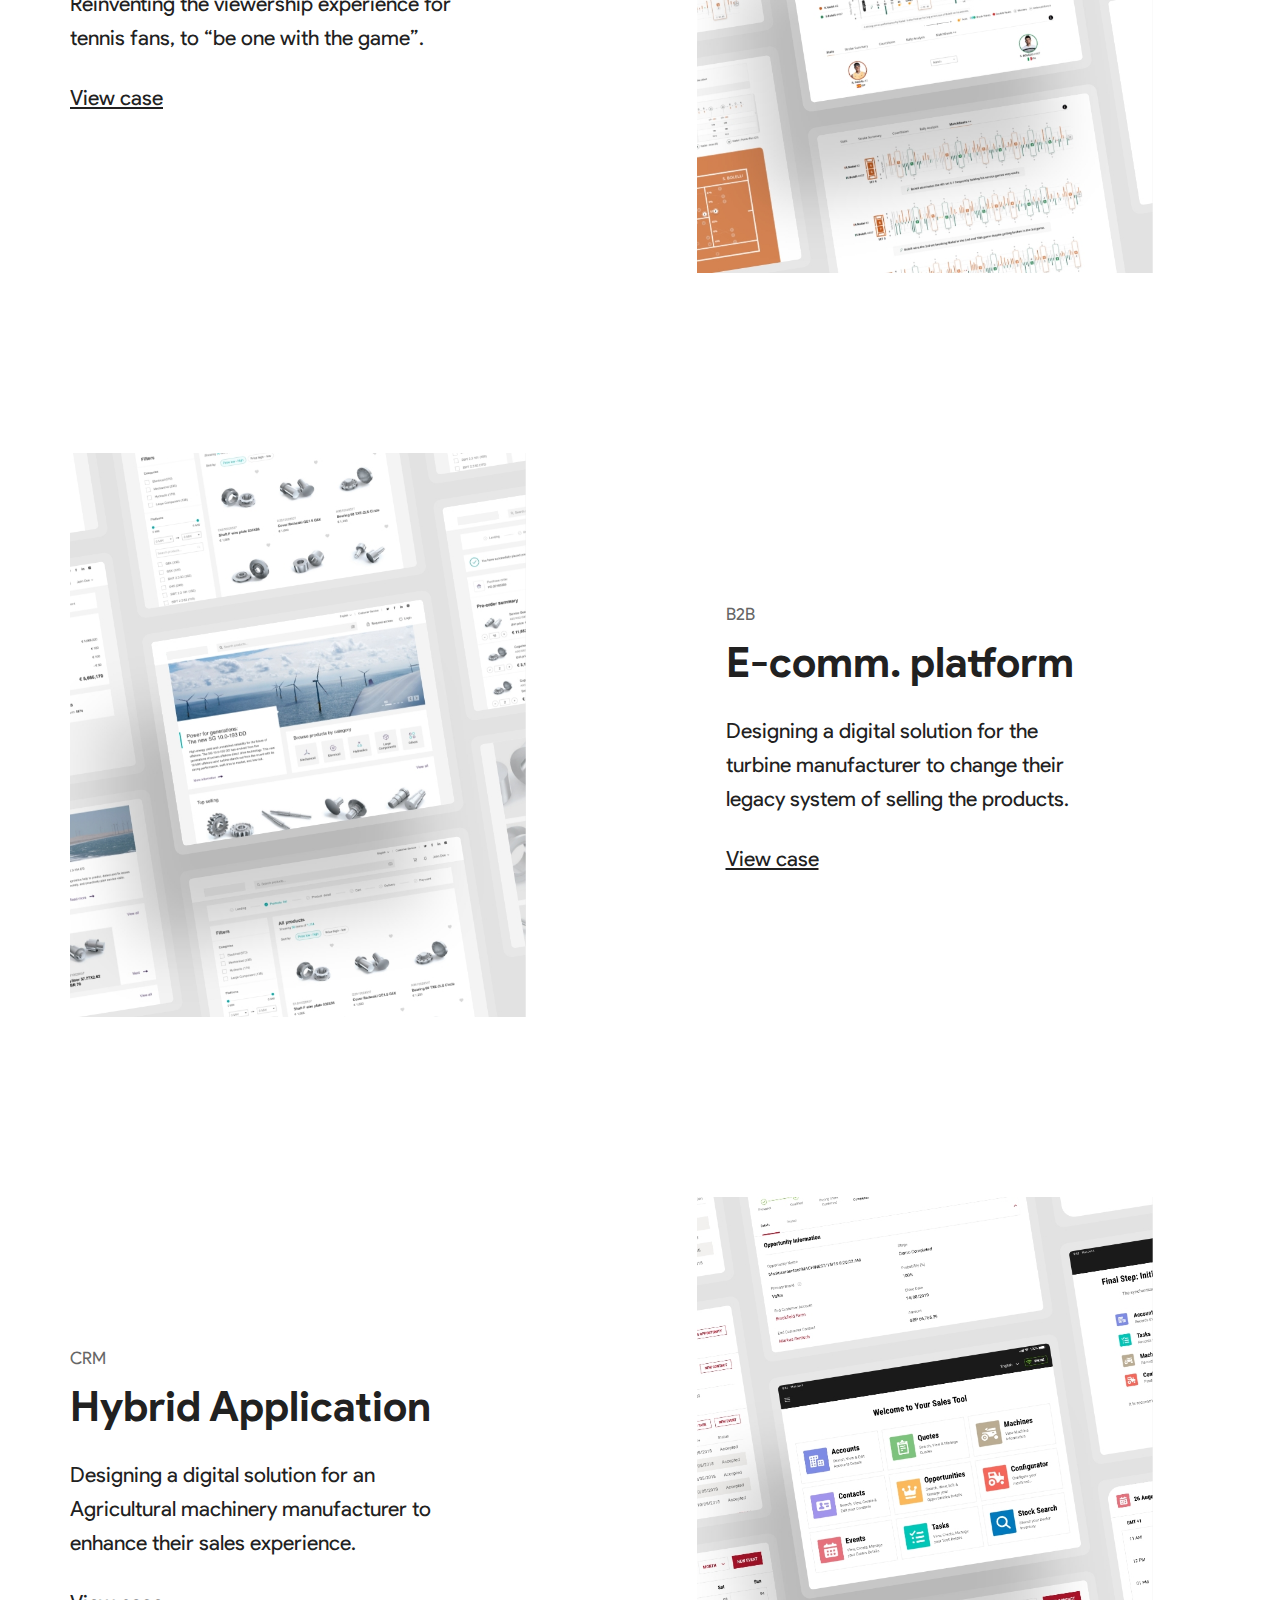
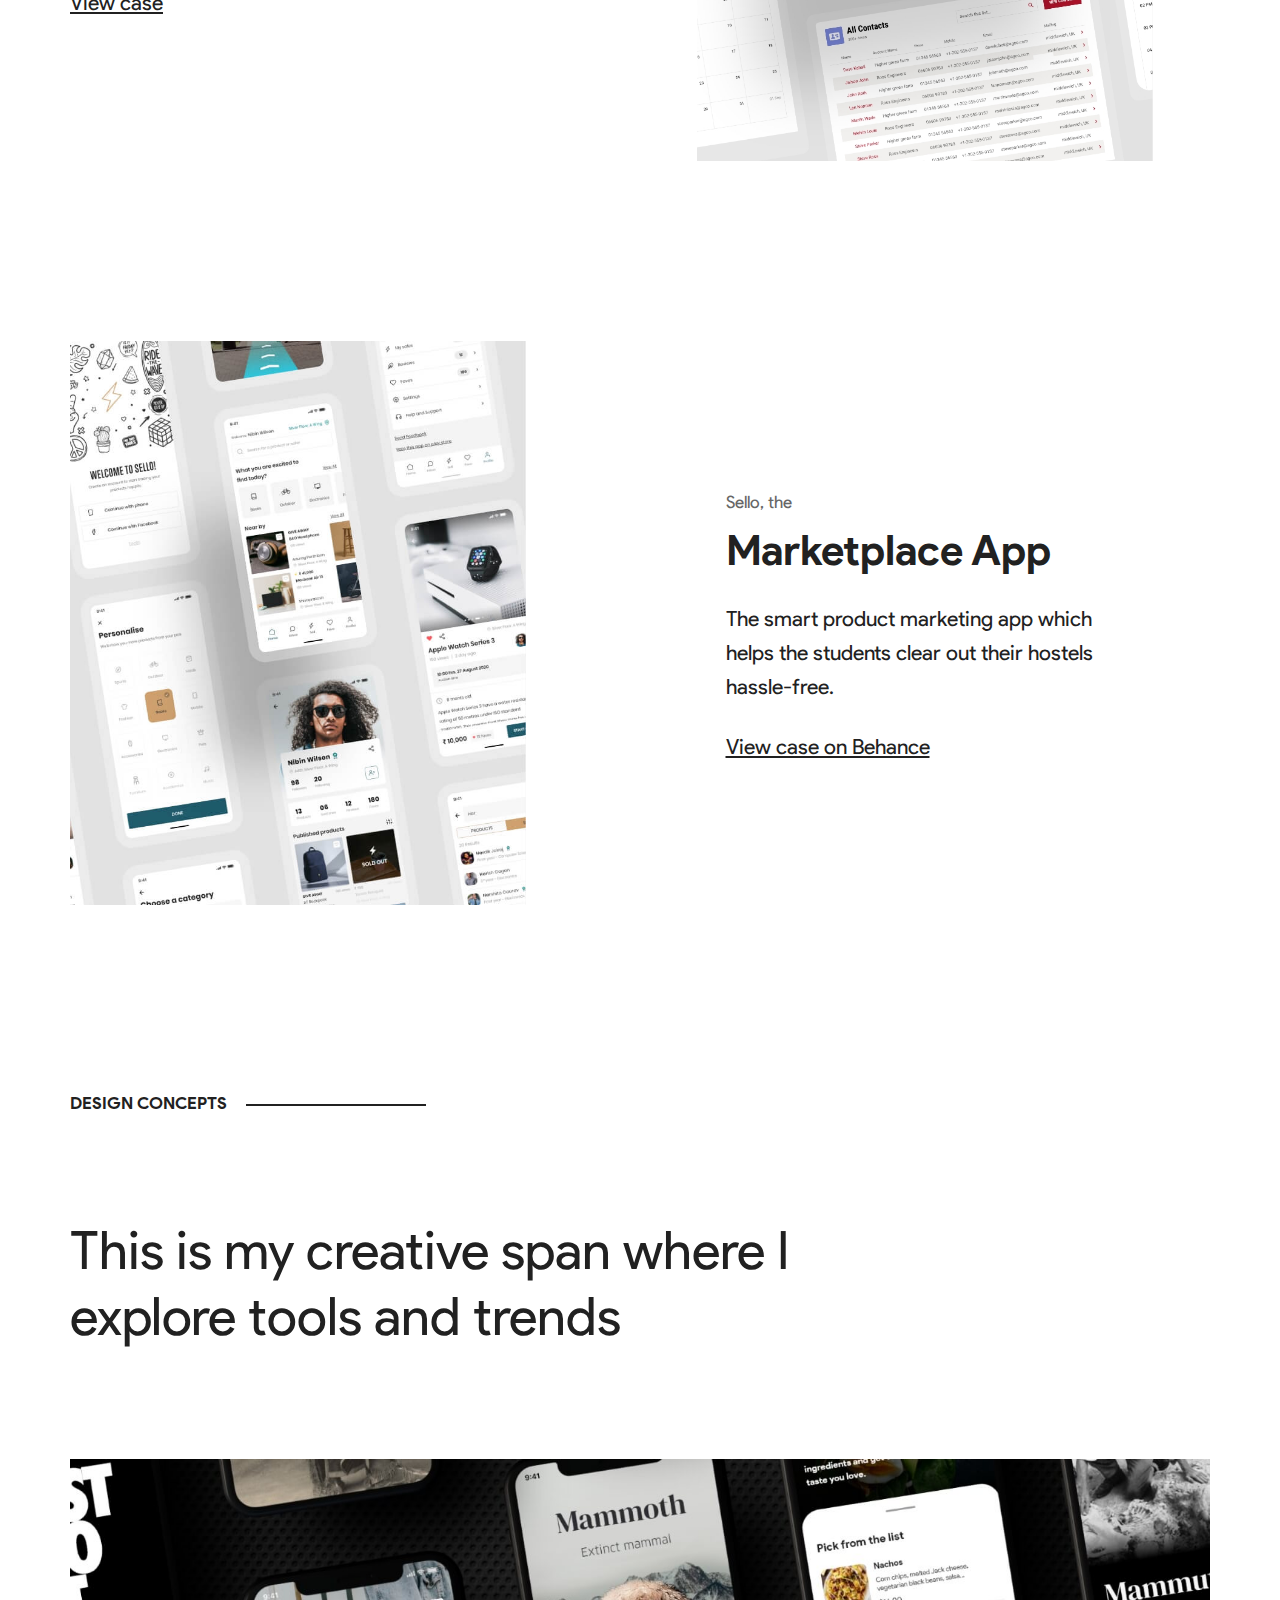
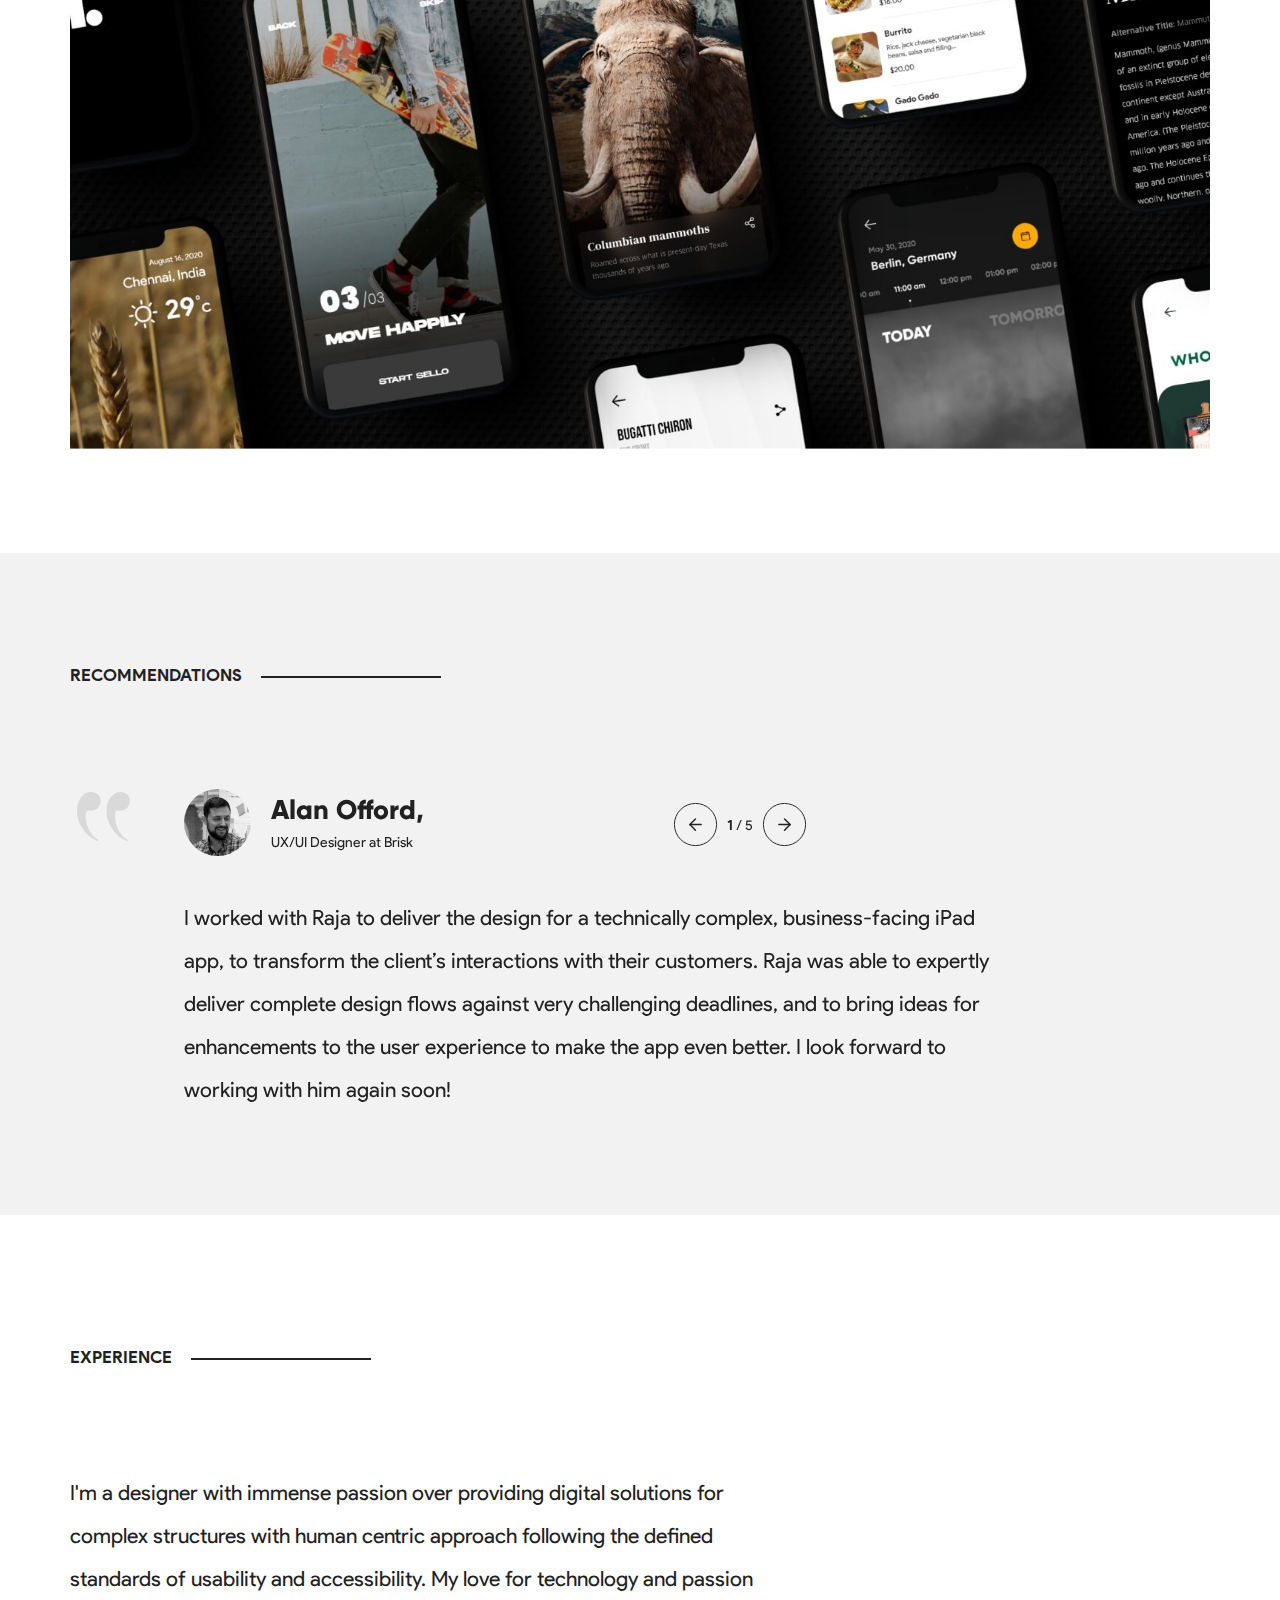
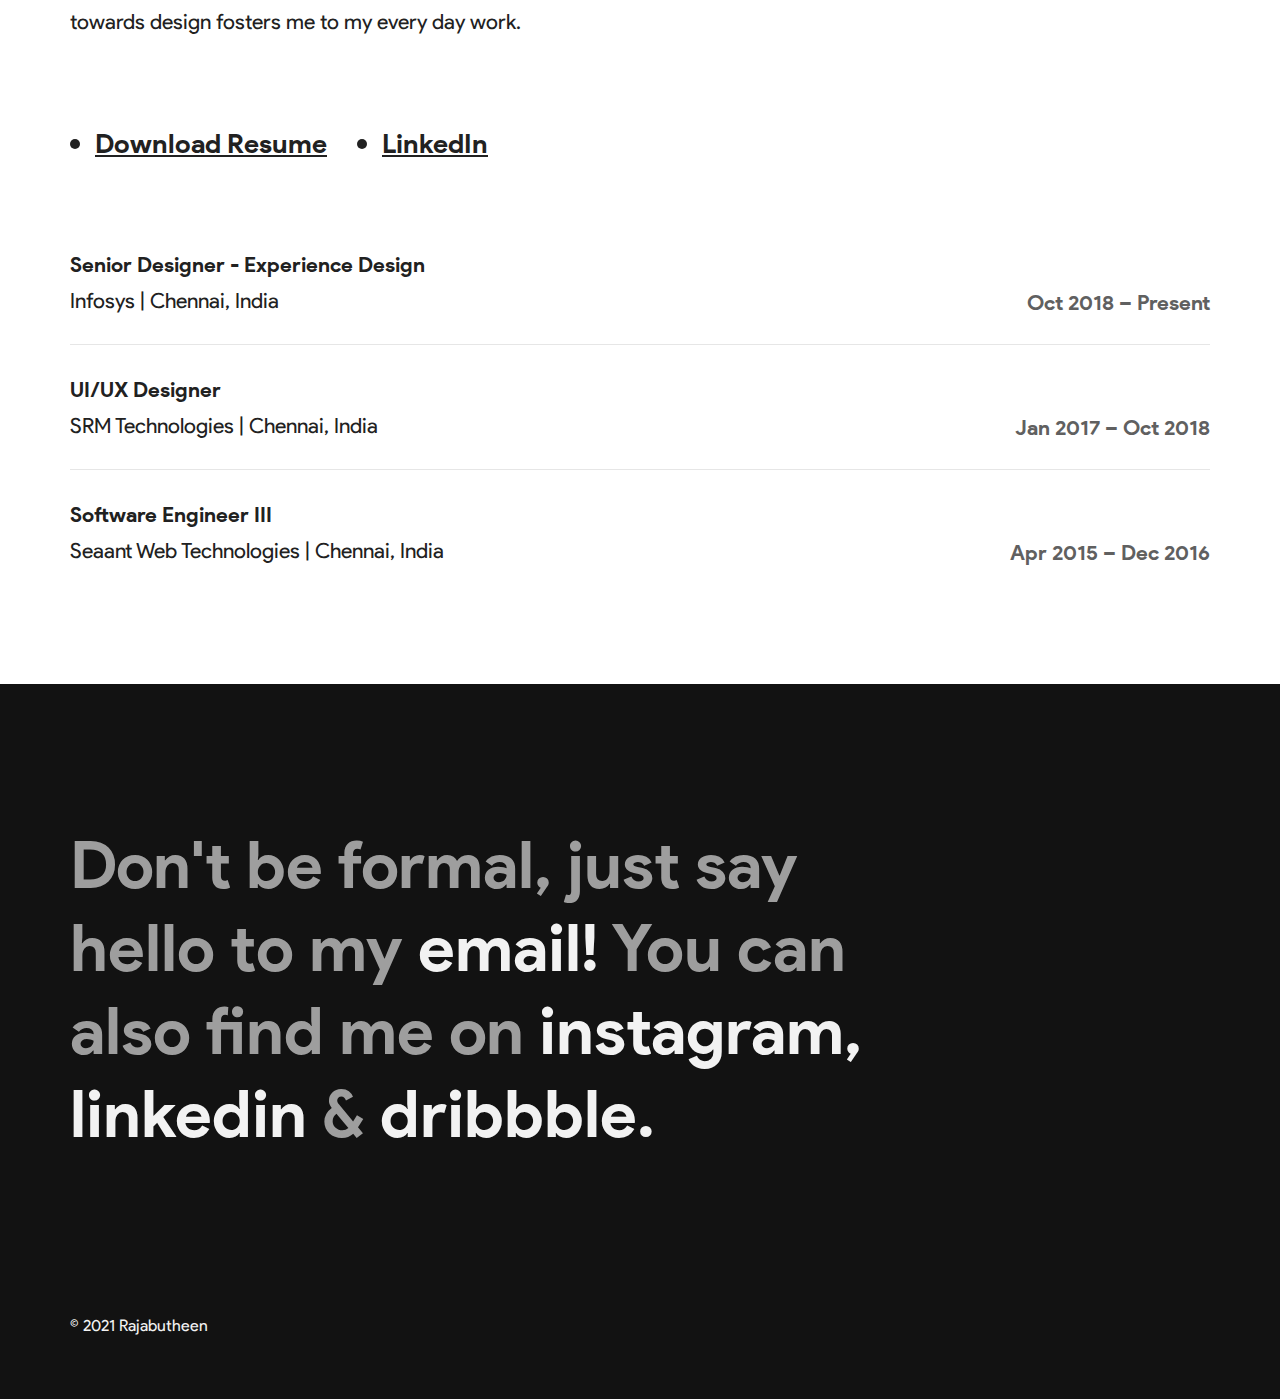
==== commit c789dfe1: "comm" ====
--- a/index.html
+++ b/index.html
@@ -80,7 +80,7 @@
                                     <p>WORK <span class="head_wrap_line"></span></p>
                                 </div>
                                 <div class="projects_sampline">
-                                    <h1>Some of my selected projects with<br class="nonecls"/> awesome people.</h1>
+                                    <h1>Some of my selected projects with<br class="nonecls"/> awesome people</h1>
                                 </div>
                                 <div class="project_list">
                                     <div class="project_item odd_proj_item">
@@ -173,7 +173,7 @@
                                 <p>DESIGN CONCEPTS <span class="head_wrap_line"></span></p>
                             </div>
                             <div class="projects_sampline">
-                                <h1>This is my creative span where I<br class="nonecls"/> explore tools and trends.</h1>
+                                <h1>This is my creative span where I<br class="nonecls"/> explore tools and trends</h1>
                             </div>
                             <div class="design_wrkarea">
                                 <div class="row">
@@ -401,7 +401,7 @@
 						<div class="menu_item">
 							
                             <h1>
-                                <span class="menu_item_num">01</span> <a href="index.html" class="menulink closemenu">Home<span class="menu_arrow"><img src="images/arrow.svg" alt="" title=""></span></a>
+                                <span class="menu_item_num">01</span> <a href="index.html" class="menulink closemenu">Home <span class="menu_arrow"><img src="images/arrow.svg" alt="" title=""></span></a>
                             </h1>
                             <h1>
                                 <span class="menu_item_num">02</span> <a href="index.html#worksection" class="menulink closemenu">Work <span class="menu_arrow"><img src="images/arrow.svg" alt="" title=""></span></a>
--- a/css/style.css
+++ b/css/style.css
@@ -65,7 +65,7 @@
     z-index: 99;
     top: 0;
     bottom: 0;
-    padding: 90px 0px 0;
+    padding: 64px 0px 0;
     overflow-x: hidden;
 	transition: 0.7s;
 }
